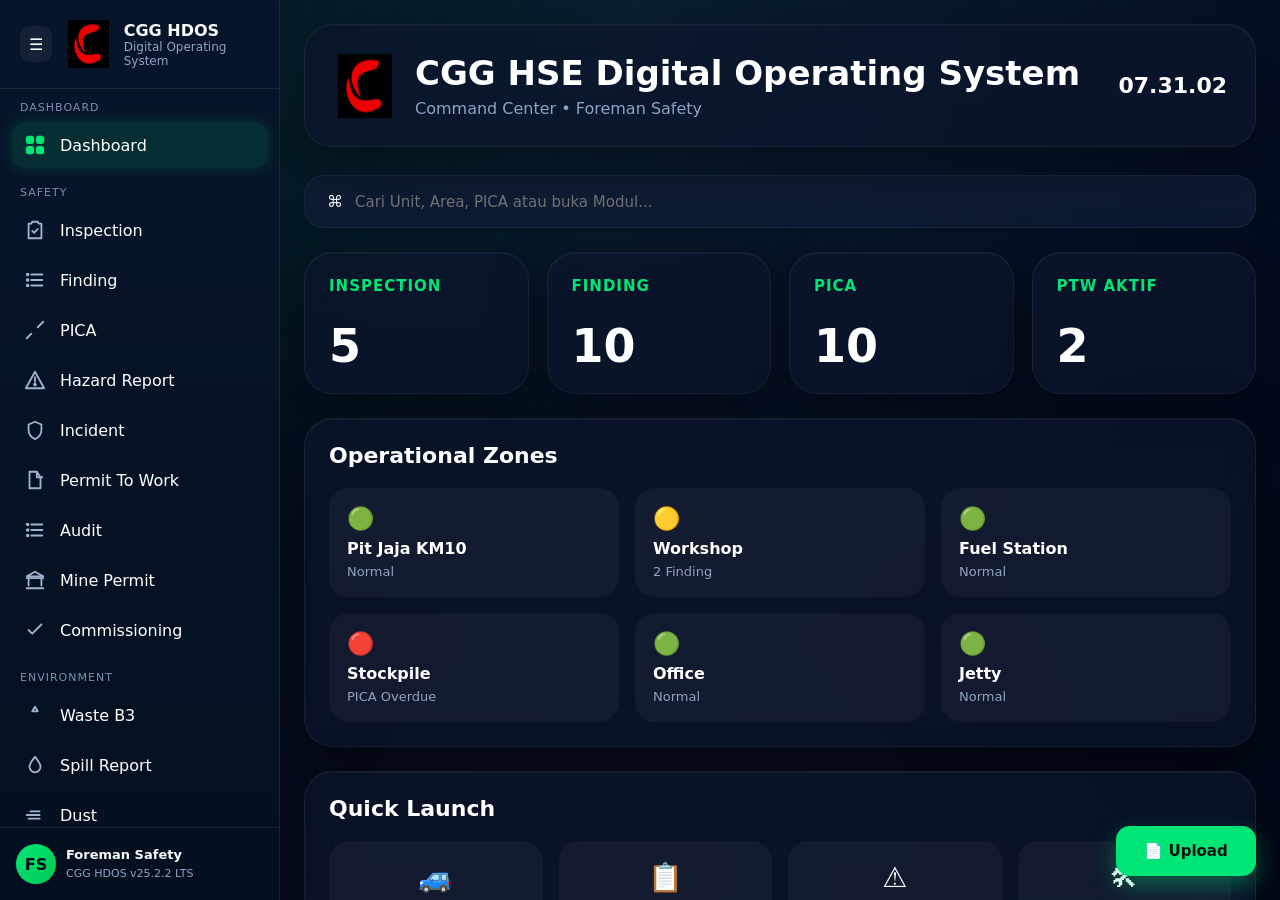
==== index.html @ b53ae126 "Refactor comments and script includes in index.html" ====
<!DOCTYPE html>
<html lang="id">
<head>

<meta charset="UTF-8">
<meta name="viewport" content="width=device-width, initial-scale=1">

<title>CGG HSE Digital Operating System</title>

<meta name="theme-color" content="#020817">

<link rel="manifest" href="manifest.json">
<link rel="icon" type="image/png" href="assets/Logo/logo-cgg.png">

<meta name="apple-mobile-web-app-capable" content="yes">
<meta name="apple-mobile-web-app-status-bar-style" content="black-translucent">
<meta name="apple-mobile-web-app-title" content="CGG HDOS">

<!-- CSS -->
<link rel="stylesheet" href="css/variables.css">
<link rel="stylesheet" href="css/tokens.css">
<link rel="stylesheet" href="css/base.css">
<link rel="stylesheet" href="css/design-system.css">
<link rel="stylesheet" href="css/components.css">
<link rel="stylesheet" href="css/workspace.css">
<link rel="stylesheet" href="css/widgets.css">
<link rel="stylesheet" href="css/window-manager.css">
<link rel="stylesheet" href="css/forms.css">
<link rel="stylesheet" href="css/desktop.css">
<link rel="stylesheet" href="css/mobile.css">
<link rel="stylesheet" href="css/animation.css">
<link rel="stylesheet" href="css/layout.css">
<link rel="stylesheet" href="css/mobile-sidebar.css">
<link rel="stylesheet" href="css/mobile-performance.css">

<style>

/* ==========================================
   Splash Screen
========================================== */

#splash-screen{

position:fixed;
inset:0;

display:flex;
flex-direction:column;
justify-content:center;
align-items:center;

background:
radial-gradient(circle at top,#0f3d2a 0%,#05080d 100%);

z-index:99999;

transition:opacity .45s ease,visibility .45s ease;

}

#splash-screen.fade-out{

opacity:0;
visibility:hidden;

}

.splash-logo{

width:120px;
height:120px;

object-fit:contain;

filter:drop-shadow(0 0 22px rgba(0,230,118,.35));

animation:pulse 2s infinite ease-in-out;

}

@keyframes pulse{

0%,100%{transform:scale(1);}
50%{transform:scale(1.06);}

}

.splash-title{

margin-top:20px;

font-size:24px;
font-weight:700;

color:#fff;

}

.splash-sub{

margin-top:8px;

font-size:14px;
color:#9fb7a9;

}

@media(max-width:768px){

.splash-logo{

width:92px;
height:92px;

}

.splash-title{

font-size:18px;

}

}

</style>

</head>

<body>

<!-- ==========================================
     Splash Screen
========================================== -->

<div id="splash-screen">

<img
src="assets/Logo/logo-cgg.png"
class="splash-logo"
alt="CGG Logo">

<div class="splash-title">

CGG HSE Digital Operating System

</div>

<div class="splash-sub">

Loading Command Center...

</div>

</div>

<!-- ==========================================
     Main Application
========================================== -->

<div id="app">

<aside id="sidebar"></aside>

<main>

<div id="router-view"></div>

<!-- Renderer Test (Build 23) -->

<div id="renderer-test" style="display:none;padding:20px;">

<h2>HDOS Dynamic Form Test</h2>

<div id="dynamic-form"></div>

</div>

</main>

</div>

<!-- ==========================================
     Core Engine
========================================== -->

<script src="js/api.js"></script>

<script src="js/layout-engine.js"></script>
<script src="js/widget-engine.js"></script>
<script src="js/window-manager.js"></script>

<script src="js/sidebar.js"></script>
<script src="js/command-center.js"></script>

<script src="js/dashboard-api.js"></script>
<script src="js/dashboard-live.js"></script>
<script src="js/dashboard.js"></script>

<script src="js/inspection.js"></script>
<script src="js/hazard.js"></script>

<script src="js/router.js"></script>
<script src="js/app.js"></script>

<script src="js/mobile-effects.js"></script>
<script src="js/mobile.js"></script>

<!-- ==========================================
     Offline & Data Engine
========================================== -->

<script src="js/offline/db.js"></script>
<script src="js/data/cache.js"></script>

<!-- Document Store (lokasi sesuai project saat ini) -->
<script src="assets/js/core/document-store.js"></script>

<script src="js/data/loader.js"></script>

<!-- ==========================================
     AI Engine
========================================== -->

<script src="js/ai/detector.js"></script>
<script src="js/ai/parser.js"></script>
<script src="js/ai/document-engine.js"></script>
<script src="js/ai/upload.js"></script>
<script src="js/ai/upload-center.js"></script>

<!-- ==========================================
     Renderer
========================================== -->

<script src="js/render/form-renderer.js"></script>

<!-- ==========================================
     Dynamic Data
========================================== -->

<script src="js/data/schema.js"></script>
<script src="js/data/signature.js"></script>
<script src="js/data/evolution.js"></script>
<script src="js/data/queue.js"></script>

<script src="js/core/module-engine.js"></script>

<!-- ==========================================
     Authentication
========================================== -->

<script src="js/auth/identity.js"></script>
<script src="js/auth/role.js"></script>

<!-- ==========================================
     Sync Engine
========================================== -->

<script src="js/data/sync.js"></script>

<!-- ==========================================
     HDOS Boot Sequence
     Build 23.1 Stable
========================================== -->

<script>

/* Splash */

document.addEventListener("DOMContentLoaded",()=>{

requestAnimationFrame(()=>{

document.getElementById("splash-screen")
?.classList.add("fade-out");

});

});

/* Service Worker */

if("serviceWorker" in navigator){

window.addEventListener("load",()=>{

navigator.serviceWorker
.register("./service-worker.js")
.then(reg=>console.log("✓ Service Worker aktif:",reg.scope))
.catch(err=>console.error("Service Worker gagal:",err));

});

}

/* Sync Engine */

window.addEventListener("load",()=>{

if(window.CGGSync?.start){

CGGSync.start();

}

});

/* Renderer Test */

window.addEventListener("load",async()=>{

if(location.hash!=="#renderer-test") return;

const panel=document.getElementById("renderer-test");

panel.style.display="block";

const data=await CGGLoader.schema("hazard");

CGGRenderer.mount("#dynamic-form",data.schema);

console.log("✓ Dynamic Renderer aktif.");

});

</script>

</body>
</html>
---- css/variables.css ----
/* ==========================================
   CGG HSE Digital Operating System
   Design Engine v10.1
   Global Design Tokens
   ========================================== */

:root{

/* ---------- Brand ---------- */

--brand-green:#00E676;
--brand-green-dark:#00C853;
--brand-blue:#3B82F6;
--brand-orange:#F59E0B;
--brand-red:#EF4444;

/* ---------- Background ---------- */

--bg-primary:#020617;
--bg-secondary:#0B1220;
--surface:#0F172A;
--surface-2:#162033;

/* ---------- Glass ---------- */

--glass:rgba(20,28,45,.72);
--glass-light:rgba(255,255,255,.05);
--glass-border:rgba(255,255,255,.08);

--blur-xl:24px;
--blur-lg:18px;
--blur-md:12px;

/* ---------- Text ---------- */

--text:#E5E7EB;
--text-secondary:#94A3B8;
--text-muted:#64748B;

/* ---------- Radius ---------- */

--radius-xs:10px;
--radius-sm:14px;
--radius-md:18px;
--radius-lg:24px;
--radius-xl:30px;
--radius-round:999px;

/* ---------- Shadow ---------- */

--shadow-soft:
0 10px 30px rgba(0,0,0,.25);

--shadow-glass:
0 20px 60px rgba(0,0,0,.35);

--shadow-hover:
0 28px 80px rgba(0,0,0,.45);

/* ---------- Animation ---------- */

--ease:cubic-bezier(.2,.8,.2,1);

--speed-fast:.16s;
--speed:.22s;
--speed-slow:.32s;

/* ---------- Layout ---------- */

--sidebar-width:84px;
--content-max:1480px;
--workspace-max:1220px;
--header-height:84px;

}

/* ==========================================
   Dark Theme Lock
   ========================================== */

html{

color-scheme:dark;

}

body{

background:var(--bg-primary);
color:var(--text);
font-family:
Inter,
"Segoe UI Variable",
system-ui,
sans-serif;

}

/* ==========================================
   Ambient Background
   ========================================== */

body::before{

content:"";

position:fixed;

inset:-30%;

pointer-events:none;

background:

radial-gradient(circle at 20% 20%,
rgba(0,230,118,.08),
transparent 35%),

radial-gradient(circle at 80% 10%,
rgba(59,130,246,.07),
transparent 35%),

radial-gradient(circle at 50% 80%,
rgba(255,255,255,.03),
transparent 45%);

filter:blur(80px);

z-index:-2;

animation:ambientFloat 18s ease-in-out infinite;

}

@keyframes ambientFloat{

0%{

transform:translate(0,0);

}

50%{

transform:translate(20px,-25px);

}

100%{

transform:translate(0,0);

}

}
---- css/tokens.css ----
:root{

/* ===========================
   CGG HSE Design System v1.0
   =========================== */

/* Background */
--bg:#020817;
--bg-elevated:#0B1220;
--surface:rgba(15,23,42,.65);
--surface-solid:#111827;
--surface-light:rgba(255,255,255,.04);

/* Glass */
--glass-blur:24px;
--glass-border:rgba(255,255,255,.08);

/* Accent */
--accent:#00E676;
--accent-soft:#33F08A;
--accent-glow:rgba(0,230,118,.35);

/* Status */
--success:#22C55E;
--warning:#F59E0B;
--danger:#EF4444;
--info:#3B82F6;

/* Text */
--text:#F8FAFC;
--text-secondary:#94A3B8;
--text-muted:#64748B;

/* Border */
--border:rgba(255,255,255,.08);
--border-strong:rgba(255,255,255,.15);

/* Radius */
--radius-xs:8px;
--radius-sm:12px;
--radius-md:18px;
--radius-lg:24px;
--radius-xl:32px;
--radius-full:999px;

/* Shadow */
--shadow-sm:0 4px 12px rgba(0,0,0,.18);
--shadow-md:0 12px 32px rgba(0,0,0,.28);
--shadow-lg:0 20px 48px rgba(0,0,0,.38);

/* Glow */
--glow-accent:0 0 30px rgba(0,230,118,.25);

/* Spacing */
--space-1:4px;
--space-2:8px;
--space-3:12px;
--space-4:16px;
--space-5:20px;
--space-6:24px;
--space-8:32px;
--space-10:40px;
--space-12:48px;
--space-16:64px;

/* Typography */
--font-main:"Inter",system-ui,sans-serif;

--fs-caption:13px;
--fs-body:16px;
--fs-subtitle:20px;
--fs-title:36px;
--fs-hero:64px;

/* Motion */
--ease:cubic-bezier(.22,1,.36,1);
--fast:160ms;
--normal:240ms;
--slow:320ms;

/* Sidebar */
--sidebar-width:96px;

/* Right Panel */
--right-panel-width:320px;

/* Header */
--header-height:84px;

/* Mobile */
--bottom-nav-height:82px;

}

/* Dark Theme Future Ready */
[data-theme="dark"]{
color-scheme:dark;
}

/* Light Theme Placeholder */
[data-theme="light"]{

}
---- css/base.css ----
/* =========================================
   CGG HSE Digital Ecosystem
   Base Foundation v1.0
   Ownership: Base Layer Only
   ========================================= */

/* Reset */

*,
*::before,
*::after{
box-sizing:border-box;
margin:0;
padding:0;
}

/* HTML */

html{
font-size:16px;
scroll-behavior:smooth;
-webkit-text-size-adjust:100%;
}

/* Body */

body{
min-height:100vh;
font-family:var(--font-main);
background:var(--bg);
color:var(--text);
text-rendering:optimizeLegibility;
-webkit-font-smoothing:antialiased;
-moz-osx-font-smoothing:grayscale;
overflow-x:hidden;
}

/* Media */

img,
picture,
svg,
video,
canvas{
display:block;
max-width:100%;
height:auto;
}

/* Form */

button,
input,
textarea,
select{
font:inherit;
color:inherit;
background:none;
border:none;
outline:none;
}

button{
cursor:pointer;
}

/* Link */

a{
color:inherit;
text-decoration:none;
}

/* List */

ul,
ol{
list-style:none;
}

/* Table */

table{
border-collapse:collapse;
border-spacing:0;
}

/* Selection */

::selection{
background:var(--accent);
color:#000;
}

/* Scrollbar (Firefox) */

*{
scrollbar-width:thin;
scrollbar-color:var(--accent) transparent;
}

/* Scrollbar (WebKit) */

::-webkit-scrollbar{
width:8px;
height:8px;
}

::-webkit-scrollbar-track{
background:transparent;
}

::-webkit-scrollbar-thumb{
background:rgba(255,255,255,.15);
border-radius:999px;
}

::-webkit-scrollbar-thumb:hover{
background:var(--accent);
}

/* Focus Accessibility */

:focus-visible{
outline:2px solid var(--accent);
outline-offset:3px;
border-radius:6px;
}

/* Motion Preference */

@media (prefers-reduced-motion:reduce){

*{
animation-duration:.01ms!important;
animation-iteration-count:1!important;
transition-duration:.01ms!important;
scroll-behavior:auto!important;
}

}

/* Utility */

.hidden{
display:none!important;
}

.invisible{
visibility:hidden!important;
}

.no-select{
user-select:none;
}

.no-scroll{
overflow:hidden;
}
---- css/design-system.css ----
/* ==========================================
   CGG Living Design System v1.0
   Foundation Freeze FF-00A
   ========================================== */

/* ---------- Root ---------- */

:root{

  --bg:#020817;
  --bg-secondary:#071426;
  --surface:rgba(255,255,255,.06);
  --surface-strong:rgba(255,255,255,.10);
  --border:rgba(255,255,255,.08);

  --primary:#00E676;
  --info:#3B82F6;
  --warning:#F59E0B;
  --high:#EA580C;
  --critical:#DC2626;

  --text:#F8FAFC;
  --text-secondary:#94A3B8;

  --radius-xs:10px;
  --radius-sm:14px;
  --radius-md:18px;
  --radius-lg:24px;
  --radius-xl:28px;

  --shadow-soft:0 10px 30px rgba(0,0,0,.30);
  --shadow-hover:0 18px 45px rgba(0,0,0,.45);

  --transition:.22s cubic-bezier(.22,1,.36,1);

}

/* ---------- Body ---------- */

body{

  background:
  radial-gradient(circle at top,#0a1d2f 0%,var(--bg) 60%),
  var(--bg);

  color:var(--text);

}

/* ---------- Glass Card ---------- */

.glass{

  background:var(--surface);

  backdrop-filter:blur(22px);
  -webkit-backdrop-filter:blur(22px);

  border:1px solid var(--border);

  border-radius:var(--radius-lg);

  box-shadow:var(--shadow-soft);

  transition:all var(--transition);

}

.glass:hover{

  transform:translateY(-3px);

  box-shadow:var(--shadow-hover);

}

/* ---------- Hero ---------- */

.hero-card{

  background:
  linear-gradient(145deg,
  rgba(255,255,255,.10),
  rgba(255,255,255,.04));

  border-radius:32px;

  padding:30px;

  border:1px solid rgba(255,255,255,.10);

  overflow:hidden;

  position:relative;

}

.hero-card::before{

  content:"";

  position:absolute;

  width:220px;
  height:220px;

  right:-90px;
  top:-90px;

  border-radius:50%;

  background:rgba(0,230,118,.10);

  filter:blur(60px);

}

/* ---------- KPI ---------- */

.kpi-card{

  background:var(--surface);

  border-radius:22px;

  border:1px solid var(--border);

  padding:22px;

  transition:all var(--transition);

  position:relative;

  overflow:hidden;

}

.kpi-card::after{

  content:"";

  position:absolute;

  left:0;
  right:0;
  bottom:0;

  height:3px;

  background:linear-gradient(90deg,
  transparent,
  var(--primary),
  transparent);

  opacity:0;

  transition:opacity var(--transition);

}

.kpi-card:hover{

  transform:translateY(-4px);

}

.kpi-card:hover::after{

  opacity:1;

}

.kpi-label{

  display:block;

  color:var(--text-secondary);

  font-size:13px;

}

.kpi-value{

  display:block;

  margin-top:10px;

  font-size:34px;

  font-weight:700;

}

/* ---------- Badge ---------- */

.badge{

  display:inline-flex;

  align-items:center;

  gap:6px;

  padding:6px 12px;

  border-radius:999px;

  font-size:12px;

  font-weight:600;

}

.badge-success{

  background:rgba(0,230,118,.15);

  color:var(--primary);

}

.badge-info{

  background:rgba(59,130,246,.15);

  color:var(--info);

}

/* ---------- Button ---------- */

.btn-primary{

  background:linear-gradient(135deg,
  var(--primary),
  #00C853);

  color:#00120A;

  border:none;

  border-radius:18px;

  padding:14px 22px;

  font-weight:700;

  cursor:pointer;

  transition:all var(--transition);

}

.btn-primary:hover{

  transform:translateY(-2px);

}

.btn-outline{

  background:rgba(255,255,255,.05);

  border:1px solid rgba(255,255,255,.12);

  color:var(--text);

  border-radius:16px;

  padding:12px 18px;

  cursor:pointer;

  transition:all var(--transition);

}

.btn-outline:hover{

  background:rgba(255,255,255,.10);

}

/* ---------- Form ---------- */

.form-group{

  display:flex;

  flex-direction:column;

  gap:8px;

}

.form-group label{

  font-size:13px;

  color:var(--text-secondary);

}

.form-group input,
.form-group select,
.form-group textarea{

  background:rgba(255,255,255,.05);

  border:1px solid rgba(255,255,255,.08);

  border-radius:16px;

  color:var(--text);

  padding:14px;

  transition:all var(--transition);

}

.form-group input:focus,
.form-group select:focus,
.form-group textarea:focus{

  outline:none;

  border-color:var(--primary);

  box-shadow:0 0 0 4px rgba(0,230,118,.10);

}

/* ---------- Finding Card ---------- */

.finding-card{

  background:rgba(255,255,255,.05);

  border:1px solid rgba(255,255,255,.08);

  border-radius:24px;

  padding:22px;

  margin-bottom:18px;

  transition:all var(--transition);

}

.finding-card:hover{

  transform:translateY(-3px);

}

/* ---------- Status Ring ---------- */

.status-ring{

  width:12px;
  height:12px;

  border-radius:50%;

  background:var(--primary);

  box-shadow:0 0 12px rgba(0,230,118,.6);

}

/* ---------- Scrollbar ---------- */

::-webkit-scrollbar{

  width:8px;

}

::-webkit-scrollbar-thumb{

  background:rgba(255,255,255,.12);

  border-radius:999px;

}
---- css/components.css ----
/* =========================================
   CGG HSE Digital Ecosystem
   Component System v1.0
   Ownership: Components Only
   ========================================= */

/* ---------- Hero Card ---------- */

.hero-card{
background:linear-gradient(135deg,rgba(255,255,255,.05),rgba(255,255,255,.02));
backdrop-filter:blur(var(--glass-blur));
border:1px solid var(--border);
border-radius:var(--radius-xl);
padding:var(--space-8);
box-shadow:var(--shadow-md);
}

.hero-title{
font-size:var(--fs-title);
font-weight:700;
}

.hero-number{
font-size:var(--fs-hero);
font-weight:800;
line-height:1;
}

.hero-subtitle{
color:var(--text-secondary);
margin-top:var(--space-2);
}

/* ---------- KPI Card ---------- */

.kpi-card{
background:var(--surface);
backdrop-filter:blur(var(--glass-blur));
border:1px solid var(--border);
border-radius:var(--radius-lg);
padding:var(--space-6);
display:flex;
flex-direction:column;
gap:var(--space-3);
transition:all var(--normal) var(--ease);
}

.kpi-card:hover{
transform:translateY(-4px);
box-shadow:var(--shadow-lg);
}

.kpi-label{
font-size:var(--fs-caption);
color:var(--text-secondary);
text-transform:uppercase;
letter-spacing:.08em;
}

.kpi-value{
font-size:42px;
font-weight:800;
}

/* ---------- Button ---------- */

.btn{
display:inline-flex;
align-items:center;
justify-content:center;
gap:var(--space-2);
padding:12px 18px;
border-radius:var(--radius-full);
font-weight:600;
transition:all var(--normal) var(--ease);
cursor:pointer;
min-height:44px;
}

.btn-primary{
background:var(--accent);
color:#00150a;
}

.btn-primary:hover{
box-shadow:var(--glow-accent);
transform:translateY(-2px);
}

.btn-secondary{
background:var(--surface);
border:1px solid var(--border);
color:var(--text);
}

.btn-secondary:hover{
border-color:var(--accent);
}

/* ---------- Badge ---------- */

.badge{
display:inline-flex;
align-items:center;
padding:6px 12px;
border-radius:999px;
font-size:12px;
font-weight:600;
}

.badge-success{
background:rgba(34,197,94,.15);
color:var(--success);
}

.badge-warning{
background:rgba(245,158,11,.15);
color:var(--warning);
}

.badge-danger{
background:rgba(239,68,68,.15);
color:var(--danger);
}

.badge-info{
background:rgba(59,130,246,.15);
color:var(--info);
}

/* ---------- Section ---------- */

.section-header{
display:flex;
justify-content:space-between;
align-items:center;
margin-bottom:var(--space-5);
}

.section-title{
font-size:22px;
font-weight:700;
}

/* ---------- Search ---------- */

.search-box{
display:flex;
align-items:center;
gap:var(--space-3);
background:var(--surface);
border:1px solid var(--border);
border-radius:var(--radius-full);
padding:12px 18px;
}

.search-box input{
width:100%;
}

/* ---------- Form ---------- */

.form-group{
display:flex;
flex-direction:column;
gap:8px;
margin-bottom:var(--space-5);
}

.form-label{
font-size:14px;
font-weight:600;
color:var(--text-secondary);
}

.form-input,
.form-select,
.form-textarea{
background:var(--surface);
border:1px solid var(--border);
border-radius:var(--radius-md);
padding:14px 16px;
transition:all var(--normal) var(--ease);
}

.form-input:focus,
.form-select:focus,
.form-textarea:focus{
border-color:var(--accent);
box-shadow:0 0 0 4px rgba(0,230,118,.12);
}

/* ---------- Modal ---------- */

.modal-backdrop{
position:fixed;
inset:0;
background:rgba(0,0,0,.55);
backdrop-filter:blur(8px);
display:flex;
align-items:center;
justify-content:center;
z-index:2000;
}

.modal{
background:var(--surface-solid);
border:1px solid var(--border);
border-radius:var(--radius-xl);
padding:var(--space-8);
width:min(560px,92vw);
box-shadow:var(--shadow-lg);
}

/* ---------- Toast ---------- */

.toast{
position:fixed;
bottom:24px;
right:24px;
background:var(--surface-solid);
border:1px solid var(--border);
border-radius:var(--radius-lg);
padding:16px 18px;
box-shadow:var(--shadow-lg);
z-index:3000;
}

/* ---------- Empty State ---------- */

.empty-state{
display:flex;
flex-direction:column;
align-items:center;
justify-content:center;
gap:var(--space-4);
padding:64px 24px;
text-align:center;
}

.empty-state h3{
font-size:22px;
}

.empty-state p{
color:var(--text-secondary);
max-width:360px;
}

/* ---------- Mobile ---------- */

@media (max-width:768px){

.hero-card{
padding:var(--space-5);
}

.hero-number{
font-size:44px;
}

.kpi-value{
font-size:32px;
}

.modal{
padding:var(--space-5);
}

.toast{
left:12px;
right:12px;
bottom:100px;
}

}
/* KPI Card */

.kpi-card{

background:#111827;

border:1px solid #1f2937;

border-radius:20px;

padding:20px;

display:flex;

flex-direction:column;

gap:8px;

}

.kpi-card h3{

margin:0;

font-size:14px;

color:#9ca3af;

}

.kpi-card span{

font-size:36px;

font-weight:700;

color:#00E676;

}
/* ==========================================
   FF-01A
   Enterprise Modal Infrastructure
   CGG HSE v8.0
   ========================================== */

/* ---------- Backdrop ---------- */

.enterprise-backdrop{

    position:fixed;

    inset:0;

    background:rgba(3,7,18,.55);

    backdrop-filter:blur(16px);

    opacity:0;

    visibility:hidden;

    transition:.25s cubic-bezier(.22,1,.36,1);

    z-index:9990;

}

/* ---------- Active ---------- */

.enterprise-backdrop.show{

    opacity:1;

    visibility:visible;

}

/* ---------- Modal ---------- */

.enterprise-modal{

    position:fixed;

    left:50%;

    top:50%;

    transform:translate(-50%,120%);

    width:min(1180px,92vw);

    height:min(88vh,940px);

    display:flex;

    flex-direction:column;

    border-radius:30px;

    overflow:hidden;

    background:
    linear-gradient(180deg,
    rgba(22,31,50,.98),
    rgba(16,24,40,.98));

    border:1px solid rgba(255,255,255,.08);

    box-shadow:
      0 45px 120px rgba(0,0,0,.55);

    transition:
      transform .38s cubic-bezier(.22,1,.36,1);

    z-index:9991;

}

/* ---------- Active ---------- */

.enterprise-modal.show{

    transform:translate(-50%,-50%);

}

/* ---------- Header ---------- */

.enterprise-modal-header{

    display:flex;

    justify-content:space-between;

    align-items:center;

    padding:18px 24px;

    border-bottom:1px solid rgba(255,255,255,.08);

    background:rgba(255,255,255,.02);

    backdrop-filter:blur(18px);

}

/* ---------- Drag Handle ---------- */

.enterprise-handle{

    width:54px;

    height:5px;

    border-radius:999px;

    background:rgba(255,255,255,.22);

    margin:auto;

}

/* ---------- Title ---------- */

.enterprise-title{

    display:flex;

    flex-direction:column;

    gap:4px;

}

/* ---------- Body ---------- */

.enterprise-modal-body{

    flex:1;

    overflow:auto;

    padding:24px;

}

/* ---------- Footer ---------- */

.enterprise-modal-footer{

    display:flex;

    justify-content:flex-end;

    gap:12px;

    padding:18px 24px;

    border-top:1px solid rgba(255,255,255,.08);

    background:rgba(255,255,255,.02);

    backdrop-filter:blur(18px);

}

/* ---------- Close ---------- */

.enterprise-close{

    width:42px;

    height:42px;

    border-radius:50%;

    border:none;

    cursor:pointer;

    background:rgba(255,255,255,.06);

    color:white;

    transition:.22s;

}

.enterprise-close:hover{

    transform:rotate(90deg);

    background:rgba(239,68,68,.18);

}

/* ---------- Scroll ---------- */

.enterprise-modal-body::-webkit-scrollbar{

    width:10px;

}

.enterprise-modal-body::-webkit-scrollbar-thumb{

    background:rgba(255,255,255,.12);

    border-radius:999px;

}

/* ---------- Mobile ---------- */

@media(max-width:768px){

.enterprise-modal{

    width:100vw;

    height:100vh;

    border-radius:26px 26px 0 0;

    left:50%;

    top:auto;

    bottom:0;

    transform:translate(-50%,100%);

}

.enterprise-modal.show{

    transform:translate(-50%,0);

}

.enterprise-modal-body{

    padding:18px;

}

}
/* ==========================================
   FF-02
   Context Ribbon
   CGG Enterprise
   ========================================== */

.context-ribbon{

    display:flex;

    align-items:center;

    gap:10px;

    flex-wrap:wrap;

    padding:10px 14px;

    border-radius:18px;

    background:rgba(255,255,255,.03);

    border:1px solid rgba(255,255,255,.06);

    margin-bottom:18px;

}

.context-pill{

    display:flex;

    align-items:center;

    gap:6px;

    padding:7px 12px;

    border-radius:999px;

    font-size:12px;

    font-weight:600;

    color:#fff;

    background:rgba(255,255,255,.05);

    transition:.2s;

}

.context-pill.online{

    color:#00E676;

    background:rgba(0,230,118,.10);

}

.context-pill.gps{

    color:#4FC3F7;

}

.context-pill.sync{

    color:#FFD54F;

}

.context-pill.time{

    color:#C4B5FD;

}

.context-pill:hover{

    transform:translateY(-1px);

}
/* ==========================================
   CGG HDOS v10.1.1
   Enterprise Component Library
   APPEND ONLY
   ========================================== */

/* ---------- Glass Card ---------- */

.glass-card{

    background:var(--glass);

    backdrop-filter:blur(var(--blur-xl));

    border:1px solid var(--glass-border);

    border-radius:var(--radius-xl);

    box-shadow:var(--shadow-glass);

    transition:
        transform var(--speed) var(--ease),
        box-shadow var(--speed) var(--ease),
        border-color var(--speed) var(--ease);

}

.glass-card:hover{

    transform:translateY(-4px);

    box-shadow:var(--shadow-hover);

    border-color:rgba(255,255,255,.14);

}

/* ---------- Executive Card ---------- */

.executive-card{

    position:relative;

    overflow:hidden;

}

.executive-card::before{

    content:"";

    position:absolute;

    inset:0;

    background:
      linear-gradient(
        135deg,
        rgba(0,230,118,.08),
        rgba(59,130,246,.05),
        transparent);

    pointer-events:none;

}

/* ---------- KPI Card ---------- */

.kpi-card{

    position:relative;

    overflow:hidden;

    padding:22px;

    min-height:140px;

}

.kpi-card::after{

    content:"";

    position:absolute;

    width:120px;

    height:120px;

    right:-30px;

    top:-30px;

    border-radius:50%;

    background:
      radial-gradient(circle,
      rgba(255,255,255,.10),
      transparent);

}

.kpi-label{

    font-size:13px;

    color:var(--text-secondary);

    margin-bottom:10px;

}

.kpi-value{

    font-size:34px;

    font-weight:700;

    line-height:1;

}

.kpi-trend{

    display:inline-flex;

    align-items:center;

    gap:6px;

    margin-top:14px;

    padding:6px 12px;

    border-radius:999px;

    font-size:12px;

    background:rgba(255,255,255,.05);

}

/* ---------- Workspace Card ---------- */

.workspace-card{

    padding:24px;

    cursor:pointer;

    transition:
        transform var(--speed) var(--ease),
        background var(--speed) var(--ease);

}

.workspace-card:hover{

    transform:translateY(-5px) scale(1.01);

}

.workspace-icon{

    width:56px;

    height:56px;

    display:grid;

    place-items:center;

    border-radius:18px;

    background:rgba(255,255,255,.06);

    margin-bottom:18px;

}

/* ---------- Status Badge ---------- */

.status-badge{

    display:inline-flex;

    align-items:center;

    gap:6px;

    padding:8px 14px;

    border-radius:999px;

    font-size:12px;

    font-weight:600;

}

.status-open{

    background:rgba(59,130,246,.15);

    color:#60A5FA;

}

.status-progress{

    background:rgba(245,158,11,.15);

    color:#FBBF24;

}

.status-overdue{

    background:rgba(239,68,68,.15);

    color:#F87171;

}

.status-closed{

    background:rgba(0,230,118,.15);

    color:#4ADE80;

}

/* ---------- Timeline ---------- */

.timeline-card{

    padding:24px;

}

.timeline-item{

    display:flex;

    gap:16px;

    padding:16px 0;

    border-bottom:1px solid rgba(255,255,255,.05);

}

.timeline-dot{

    width:12px;

    height:12px;

    border-radius:50%;

    background:var(--brand-green);

    margin-top:7px;

    box-shadow:0 0 12px rgba(0,230,118,.45);

}

/* ---------- Notification ---------- */

.notification-card{

    display:flex;

    gap:14px;

    align-items:flex-start;

    padding:18px;

    border-radius:18px;

    background:rgba(255,255,255,.03);

    border:1px solid rgba(255,255,255,.06);

    transition:all var(--speed) var(--ease);

}

.notification-card:hover{

    background:rgba(255,255,255,.05);

}

/* ---------- Contractor Card ---------- */

.contractor-card{

    position:relative;

    padding:22px;

}

.contractor-card::before{

    content:"";

    position:absolute;

    left:0;

    top:18px;

    bottom:18px;

    width:5px;

    border-radius:999px;

    background:var(--brand-green);

}

/* ---------- Health Card ---------- */

.health-card{

    display:flex;

    justify-content:space-between;

    align-items:center;

    padding:18px 22px;

}

/* ---------- Mobile ---------- */

@media(max-width:768px){

.kpi-card{

    min-height:118px;

    padding:18px;

}

.kpi-value{

    font-size:28px;

}

.workspace-card{

    padding:18px;

}

.workspace-icon{

    width:48px;

    height:48px;

}

}
/* ==========================================
   HDOS Upload Center
   Build 26.2
   ========================================== */

.hdos-dropzone{

margin-top:16px;
padding:36px;
border:2px dashed rgba(0,230,118,.35);
border-radius:20px;
text-align:center;
cursor:pointer;
transition:.25s;
background:rgba(255,255,255,.02);

}

.hdos-dropzone:hover{

background:rgba(0,230,118,.05);

}

.hdos-dropzone.drag{

border-color:#00E676;
background:rgba(0,230,118,.08);

}

.hdos-job{

display:flex;
justify-content:space-between;
align-items:center;

margin-top:12px;
padding:14px;
border-radius:14px;

background:rgba(255,255,255,.04);

}

.hdos-job .badge{

padding:6px 12px;
border-radius:999px;

background:#00E676;
color:#00130A;
font-weight:700;

}
---- css/workspace.css ----
/* ==========================================
   CGG HDOS Workspace Engine
   Full Replacement
   Build 8 Stable
   ========================================== */

:root{
    --workspace-gap:24px;
    --workspace-radius:24px;
}

/* Workspace utama */

.workspace{
    position:relative;

    width:100%;
    min-width:0;

    min-height:100%;

    display:flex;
    flex-direction:column;

    gap:var(--workspace-gap);

    margin:0;
    padding:0;

    overflow:visible;

    transform:none;
}

/* Area konten */

.workspace-content{
    position:relative;

    width:100%;
    min-width:0;

    display:flex;
    flex-direction:column;

    gap:24px;
}

.content{
    width:100%;
    min-width:0;

    display:block;

    transform:none;
}

/* Card */

.glass-card{
    width:100%;
}

/* Section */

.section-card{
    position:relative;

    width:100%;
    min-width:0;

    border-radius:var(--workspace-radius);
}

/* Grid Dashboard */

.dashboard-grid{
    display:grid;

    grid-template-columns:repeat(auto-fit,minmax(220px,1fr));

    gap:20px;

    width:100%;
}

/* Grid Zone */

.zone-grid{
    display:grid;

    grid-template-columns:repeat(auto-fit,minmax(220px,1fr));

    gap:18px;

    width:100%;
}

/* Quick Launch */

.launch-grid{
    display:grid;

    grid-template-columns:repeat(auto-fit,minmax(140px,1fr));

    gap:18px;

    width:100%;
}

/* Dashboard bawah */

.dashboard-two{
    display:grid;

    grid-template-columns:2fr 1fr;

    gap:20px;

    width:100%;
}

/* Tablet */

@media(max-width:1024px){

.dashboard-two{

grid-template-columns:1fr;

}

}

/* Mobile */

@media(max-width:768px){

.workspace{

gap:18px;

}

.dashboard-grid{

grid-template-columns:repeat(2,minmax(140px,1fr));

}

.zone-grid{

grid-template-columns:repeat(2,minmax(140px,1fr));

}

.launch-grid{

grid-template-columns:repeat(3,minmax(90px,1fr));

}

}

/* HP kecil */

@media(max-width:480px){

.dashboard-grid{

grid-template-columns:repeat(2,minmax(120px,1fr));

}

.zone-grid{

grid-template-columns:1fr;

}

.launch-grid{

grid-template-columns:repeat(2,minmax(120px,1fr));

}

}
---- css/widgets.css ----
/* ==========================================
   CGG HDOS Widget Engine
   Build #003
   ========================================== */

.dashboard-grid{

display:grid;

gap:22px;

grid-template-columns:repeat(12,1fr);

}

.widget{

position:relative;

background:rgba(15,23,42,.78);

backdrop-filter:blur(22px);

border:1px solid rgba(255,255,255,.08);

border-radius:26px;

padding:22px;

box-shadow:
0 18px 60px rgba(0,0,0,.35);

overflow:hidden;

transition:
transform .22s cubic-bezier(.2,.8,.2,1),
box-shadow .22s cubic-bezier(.2,.8,.2,1);

}

.widget:hover{

transform:translateY(-4px);

box-shadow:
0 26px 80px rgba(0,0,0,.45);

}

.widget::before{

content:"";

position:absolute;

inset:0;

background:
linear-gradient(
135deg,
rgba(255,255,255,.04),
transparent);

pointer-events:none;

}

.widget-title{

font-size:15px;

font-weight:600;

margin-bottom:16px;

color:#E5E7EB;

}

.widget-subtitle{

font-size:13px;

color:#94A3B8;

}

.span-3{

grid-column:span 3;

}

.span-4{

grid-column:span 4;

}

.span-6{

grid-column:span 6;

}

.span-8{

grid-column:span 8;

}

.span-12{

grid-column:span 12;

}

.widget-header{

display:flex;

justify-content:space-between;

align-items:center;

margin-bottom:18px;

}

.widget-icon{

width:42px;

height:42px;

display:grid;

place-items:center;

border-radius:14px;

background:rgba(255,255,255,.05);

}

.widget-number{

font-size:34px;

font-weight:700;

}

.widget-chip{

padding:7px 12px;

border-radius:999px;

font-size:12px;

background:rgba(255,255,255,.05);

color:#94A3B8;

}

@media(max-width:900px){

.dashboard-grid{

grid-template-columns:repeat(6,1fr);

}

.span-3{

grid-column:span 3;

}

.span-4{

grid-column:span 6;

}

.span-6{

grid-column:span 6;

}

.span-8{

grid-column:span 6;

}

}

@media(max-width:768px){

.dashboard-grid{

grid-template-columns:1fr;

}

.span-3,
.span-4,
.span-6,
.span-8,
.span-12{

grid-column:span 1;

}

.widget{

border-radius:24px;

}

}
---- css/window-manager.css ----
/* ==========================================
   CGG HDOS Window Manager
   Full Replacement
   Build 8 Stable
   ========================================== */

:root{

--window-radius:28px;

}

/* Layer Window */

.window-layer{

position:fixed;

inset:0;

pointer-events:none;

z-index:9000;

}

/* Window */

.window{

position:absolute;

pointer-events:auto;

display:flex;
flex-direction:column;

background:rgba(10,20,40,.88);

backdrop-filter:blur(28px);

border:1px solid rgba(255,255,255,.06);

border-radius:var(--window-radius);

box-shadow:

0 30px 80px rgba(0,0,0,.45),
inset 0 1px rgba(255,255,255,.05);

overflow:hidden;

}

/* Header */

.window-header{

display:flex;

align-items:center;
justify-content:space-between;

padding:18px 22px;

border-bottom:1px solid rgba(255,255,255,.06);

background:rgba(255,255,255,.02);

}

.window-title{

font-size:18px;
font-weight:700;
color:#fff;

}

/* Tombol */

.window-actions{

display:flex;

gap:10px;

}

.window-btn{

width:14px;
height:14px;

border-radius:50%;

cursor:pointer;

}

.window-btn.close{
background:#ff5f57;
}

.window-btn.minimize{
background:#febc2e;
}

.window-btn.maximize{
background:#28c840;
}

/* Body */

.window-body{

flex:1;

padding:24px;

overflow:auto;

}

/* Fullscreen */

.window.fullscreen{

position:fixed;

inset:18px;

width:auto;
height:auto;

border-radius:30px;

}

/* Modal */

.modal-overlay{

position:fixed;

inset:0;

display:flex;

align-items:center;
justify-content:center;

padding:28px;

background:rgba(0,0,0,.45);

backdrop-filter:blur(12px);

pointer-events:auto;

z-index:9500;

}

.modal{

width:min(1100px,100%);

max-height:92vh;

display:flex;
flex-direction:column;

background:rgba(12,24,46,.95);

border-radius:30px;

overflow:hidden;

box-shadow:0 40px 100px rgba(0,0,0,.5);

}

/* Header Modal */

.modal-header{

display:flex;

align-items:center;
justify-content:space-between;

padding:20px 24px;

border-bottom:1px solid rgba(255,255,255,.06);

}

.modal-title{

font-size:20px;
font-weight:700;
color:white;

}

.modal-close{

background:none;

border:none;

color:white;

font-size:28px;

cursor:pointer;

line-height:1;

}

/* Body Modal */

.modal-body{

padding:24px;

overflow:auto;

}

/* Footer Modal */

.modal-footer{

display:flex;

justify-content:flex-end;

gap:14px;

padding:20px 24px;

border-top:1px solid rgba(255,255,255,.06);

}

/* Animasi */

.window,
.modal{

animation:windowIn .25s ease;

}

@keyframes windowIn{

from{

opacity:0;
transform:scale(.96) translateY(12px);

}

to{

opacity:1;
transform:none;

}

}

/* Mobile */

@media(max-width:768px){

.window.fullscreen{

inset:0;
border-radius:0;

}

.modal-overlay{

padding:0;

}

.modal{

width:100%;
height:100%;

max-height:none;

border-radius:0;

}

.window-body,
.modal-body{

padding:18px;

}

}
---- css/forms.css ----
/* ==========================================
   CGG HSE Digital Ecosystem
   Forms System v1.0
   Reusable Form UI
   ========================================== */

/* ---------- Form Container ---------- */

.inspection-form{
    padding:28px;
}

/* ---------- Grid ---------- */

.form-grid{
    display:grid;
    grid-template-columns:repeat(2,minmax(260px,1fr));
    gap:22px;
    margin-bottom:6px;
}

/* ---------- Group ---------- */

.form-group{
    display:flex;
    flex-direction:column;
    gap:8px;
}

.form-group.full{
    grid-column:1/-1;
}

/* ---------- Label ---------- */

.form-group label{
    font-size:13px;
    font-weight:600;
    color:var(--text-secondary);
    letter-spacing:.4px;
}

/* ---------- Input ---------- */

.form-group input,
.form-group select,
.form-group textarea{

    width:100%;

    background:rgba(255,255,255,.04);

    border:1px solid rgba(255,255,255,.08);

    color:var(--text);

    border-radius:14px;

    font-size:15px;

    transition:.25s ease;

    font-family:inherit;

}

/* ---------- Height ---------- */

.form-group input,
.form-group select{
    height:50px;
    padding:0 16px;
}

.form-group textarea{
    min-height:110px;
    padding:14px 16px;
    resize:vertical;
}

/* ---------- Focus ---------- */

.form-group input:focus,
.form-group select:focus,
.form-group textarea:focus{

    outline:none;

    border-color:var(--accent);

    box-shadow:0 0 0 3px rgba(0,230,118,.15);

}

/* ---------- Placeholder ---------- */

.form-group input::placeholder,
.form-group textarea::placeholder{
    color:rgba(255,255,255,.35);
}

/* ---------- Divider ---------- */

.section-divider{

    border:none;

    height:1px;

    background:rgba(255,255,255,.08);

    margin:30px 0;

}

/* ==========================================
   Finding Section
   ========================================== */

.finding-header{

    display:flex;

    justify-content:space-between;

    align-items:center;

    gap:16px;

    margin-bottom:18px;

}

.finding-header h3{

    margin:0;

    font-size:18px;

    color:var(--text);

}

.finding-list{

    display:flex;

    flex-direction:column;

    gap:18px;

    margin-bottom:24px;

}

/* ---------- Finding Card ---------- */

.finding-card{

    background:rgba(255,255,255,.03);

    border:1px solid rgba(0,230,118,.12);

    border-radius:18px;

    padding:22px;

    transition:.25s ease;

}

.finding-card:hover{

    border-color:rgba(0,230,118,.35);

    box-shadow:0 12px 30px rgba(0,0,0,.25);

}

/* ---------- Finding Header ---------- */

.finding-card-header{

    display:flex;

    justify-content:space-between;

    align-items:center;

    margin-bottom:18px;

}

.finding-card-header h4{

    margin:0;

    font-size:17px;

    color:var(--text);

}

/* ---------- Finding Grid ---------- */

.finding-grid{

    display:grid;

    grid-template-columns:1fr 1fr;

    gap:20px;

}

.finding-grid .full{

    grid-column:1/-1;

}

/* ==========================================
   Buttons
   ========================================== */

.btn-primary{

    width:100%;

    height:54px;

    border:none;

    border-radius:16px;

    background:linear-gradient(135deg,#00E676,#00C853);

    color:#00150a;

    font-weight:700;

    font-size:15px;

    cursor:pointer;

    transition:.25s ease;

}

.btn-primary:hover{

    transform:translateY(-2px);

    box-shadow:0 10px 28px rgba(0,230,118,.35);

}

.btn-outline{

    height:42px;

    padding:0 18px;

    border-radius:12px;

    border:1px solid rgba(0,230,118,.25);

    background:transparent;

    color:var(--accent);

    cursor:pointer;

    font-weight:600;

    transition:.2s ease;

}

.btn-outline:hover{

    background:rgba(0,230,118,.08);

    border-color:rgba(0,230,118,.45);

}

.remove-btn{

    background:rgba(255,71,87,.08);

    color:#ff6b6b;

    border:1px solid rgba(255,71,87,.22);

    border-radius:10px;

    padding:8px 14px;

    cursor:pointer;

    transition:.2s ease;

}

.remove-btn:hover{

    background:rgba(255,71,87,.18);

}

/* ==========================================
   Select Arrow
   ========================================== */

select{

    appearance:none;

    background-image:url("data:image/svg+xml,%3Csvg xmlns='http://www.w3.org/2000/svg' width='20' height='20' viewBox='0 0 24 24' fill='none' stroke='%23ffffff' stroke-width='2'%3E%3Cpolyline points='6 9 12 15 18 9'/%3E%3C/svg%3E");

    background-repeat:no-repeat;

    background-position:right 16px center;

    padding-right:44px;

}

/* ==========================================
   Date Picker
   ========================================== */

input[type="date"]{

    color-scheme:dark;

}

/* ==========================================
   Mobile
   ========================================== */

@media(max-width:768px){

    .inspection-form{

        padding:18px;

    }

    .form-grid{

        grid-template-columns:1fr;

        gap:18px;

    }

    .finding-grid{

        grid-template-columns:1fr;

    }

    .finding-header{

        flex-direction:column;

        align-items:stretch;

    }

    .btn-outline{

        width:100%;

    }

}
/* ==========================================
   FF-00B-1
   Premium Inspection Card
   Aman - Tidak mengubah JS
   ========================================== */

/* ---------- Container ---------- */

.inspection-form{

    padding:28px;

    border-radius:28px;

}

/* ---------- Divider ---------- */

.section-divider{

    border:none;

    border-top:1px solid rgba(255,255,255,.08);

    margin:30px 0;

}

/* ---------- Header Daftar Temuan ---------- */

.finding-header{

    display:flex;

    justify-content:space-between;

    align-items:center;

    margin-bottom:18px;

}

.finding-header h3{

    font-size:22px;

    font-weight:700;

}

/* ---------- Tombol Tambah ---------- */

.finding-header .btn-outline{

    padding:12px 20px;

    border-radius:999px;

    backdrop-filter:blur(18px);

    transition:.22s;

}

.finding-header .btn-outline:hover{

    transform:translateY(-2px);

    border-color:rgba(0,230,118,.35);

}

/* ---------- Finding Card ---------- */

.finding-card{

    position:relative;

    overflow:hidden;

    padding:22px;

    margin-bottom:22px;

    border-radius:26px;

    border:1px solid rgba(0,230,118,.18);

    background:
    linear-gradient(180deg,
    rgba(255,255,255,.06),
    rgba(255,255,255,.03));

    transition:all .25s ease;

}

.finding-card:hover{

    transform:translateY(-4px);

    border-color:rgba(0,230,118,.40);

    box-shadow:
    0 18px 45px rgba(0,0,0,.35);

}

/* ---------- Glow ---------- */

.finding-card::before{

    content:"";

    position:absolute;

    width:180px;

    height:180px;

    right:-70px;

    top:-70px;

    border-radius:50%;

    background:rgba(0,230,118,.08);

    filter:blur(55px);

}

/* ---------- Header ---------- */

.finding-card-header{

    display:flex;

    justify-content:space-between;

    align-items:center;

    margin-bottom:18px;

}

.finding-card-header h4{

    font-size:20px;

    font-weight:700;

}

/* ---------- Tombol Hapus ---------- */

.remove-btn{

    padding:8px 16px;

    border-radius:999px;

    border:1px solid rgba(220,38,38,.25);

    background:rgba(220,38,38,.08);

    color:#ff8a8a;

    transition:.22s;

}

.remove-btn:hover{

    background:#DC2626;

    color:white;

}

/* ---------- Grid ---------- */

.finding-grid{

    display:grid;

    grid-template-columns:1fr 1fr;

    gap:18px;

}

.finding-grid .full{

    grid-column:1/-1;

}

/* ---------- Input ---------- */

.finding-card input,
.finding-card select,
.finding-card textarea{

    background:rgba(255,255,255,.06);

    border:1px solid rgba(255,255,255,.08);

    border-radius:16px;

    transition:.22s;

}

.finding-card input:hover,
.finding-card select:hover,
.finding-card textarea:hover{

    border-color:rgba(0,230,118,.22);

}

.finding-card input:focus,
.finding-card select:focus,
.finding-card textarea:focus{

    border-color:#00E676;

    box-shadow:
    0 0 0 4px rgba(0,230,118,.10);

}

/* ---------- Badge Nomor ---------- */

.finding-card-header h4::before{

    content:"●";

    color:#00E676;

    margin-right:8px;

}

/* ---------- Mobile ---------- */

@media(max-width:768px){

.finding-grid{

    grid-template-columns:1fr;

}

.finding-header{

    flex-direction:column;

    align-items:stretch;

    gap:14px;

}

.finding-header .btn-outline{

    width:100%;

}

}
/* ==========================================
   FF-00B-8
   Floating Quick Action Bar
   Aman - CSS Only
   ========================================== */

/* Desktop Floating Action */

.quick-action-bar{

    position:fixed;

    right:28px;

    bottom:24px;

    display:flex;

    align-items:center;

    gap:12px;

    padding:10px;

    border-radius:999px;

    background:rgba(8,15,30,.78);

    backdrop-filter:blur(24px);

    border:1px solid rgba(255,255,255,.08);

    box-shadow:0 16px 40px rgba(0,0,0,.45);

    z-index:999;

    opacity:0;

    transform:translateY(20px);

    pointer-events:none;

    transition:.28s cubic-bezier(.22,1,.36,1);

}

/* Muncul saat aktif */

.quick-action-bar.show{

    opacity:1;

    transform:translateY(0);

    pointer-events:auto;

}

/* Tombol */

.quick-action-btn{

    width:48px;

    height:48px;

    display:flex;

    align-items:center;

    justify-content:center;

    border-radius:50%;

    border:none;

    cursor:pointer;

    color:white;

    background:rgba(255,255,255,.06);

    transition:.22s;

}

.quick-action-btn:hover{

    transform:translateY(-2px) scale(1.05);

    background:rgba(255,255,255,.12);

}

/* Tombol utama */

.quick-action-btn.primary{

    width:auto;

    padding:0 20px;

    border-radius:999px;

    background:linear-gradient(135deg,#00E676,#00C853);

    color:#00120A;

    font-weight:700;

}

/* Mobile */

@media(max-width:768px){

.quick-action-bar{

    left:16px;

    right:16px;

    bottom:18px;

    justify-content:space-between;

}

}
.skeleton-input{
  height:52px;
  border-radius:16px;
  background:linear-gradient(
    90deg,
    rgba(255,255,255,.05),
    rgba(255,255,255,.10),
    rgba(255,255,255,.05)
  );
  background-size:300% 100%;
  animation:skeleton 1.2s infinite;
}

@keyframes skeleton{

  0%{background-position:100% 0;}
  100%{background-position:-100% 0;}

}
---- css/desktop.css ----
/* ==========================================
   CGG HDOS Desktop
   Build 9 Stable
   Layout Ownership Removed
   ========================================== */

@media (min-width:769px){

/* ==========================================
   DASHBOARD
   ========================================== */

.dashboard-shell{
width:100%;
display:flex;
flex-direction:column;
gap:24px;
}

.glass-card{
background:rgba(12,22,45,.72);
border:1px solid rgba(255,255,255,.06);
backdrop-filter:blur(20px);
border-radius:28px;
box-shadow:
0 20px 60px rgba(0,0,0,.35),
inset 0 1px rgba(255,255,255,.04);
}

/* Header */

.executive-header{
padding:28px;
display:flex;
justify-content:space-between;
align-items:center;
gap:24px;
}

.executive-left{
display:flex;
align-items:center;
gap:18px;
}

.executive-left img{
width:64px;
height:64px;
object-fit:contain;
}

.executive-left h1{
margin:0;
font-size:34px;
font-weight:700;
color:white;
}

.executive-left p{
margin-top:6px;
color:#8da3c4;
}

.executive-right{
font-size:22px;
font-weight:600;
color:white;
}

/* Command */

.command-center{
margin-top:4px;
}

.command-bar{
display:flex;
align-items:center;
gap:12px;
padding:16px 22px;
background:rgba(16,30,56,.82);
border-radius:20px;
border:1px solid rgba(255,255,255,.05);
}

.command-bar input{
flex:1;
background:transparent;
border:none;
outline:none;
color:white;
font-size:15px;
}

/* KPI */

.dashboard-grid{
display:grid;
grid-template-columns:repeat(4,minmax(180px,1fr));
gap:18px;
}

.kpi-card{
padding:24px;
min-height:140px;
display:flex;
flex-direction:column;
justify-content:space-between;
}

.kpi-label{
color:#00E676;
font-size:15px;
font-weight:700;
letter-spacing:1px;
text-transform:uppercase;
}

.kpi-value{
font-size:46px;
font-weight:800;
color:white;
}

/* Section */

.section-card{
padding:24px;
}

.section-title{
font-size:22px;
font-weight:700;
color:white;
margin-bottom:20px;
}

/* Zones */

.zone-grid{
display:grid;
grid-template-columns:repeat(3,minmax(180px,1fr));
gap:16px;
}

.zone-card{
padding:18px;
border-radius:20px;
background:rgba(255,255,255,.04);
transition:.25s;
}

.zone-card:hover{
transform:translateY(-4px);
background:rgba(255,255,255,.07);
}

.zone-status{
font-size:22px;
margin-bottom:8px;
}

.zone-name{
font-weight:600;
color:white;
}

.zone-desc{
margin-top:6px;
font-size:13px;
color:#8fa3c0;
}

/* Quick Launch */

.launch-grid{
display:grid;
grid-template-columns:repeat(4,minmax(140px,1fr));
gap:16px;
}

.launch-card{
padding:20px;
text-align:center;
border-radius:20px;
background:rgba(255,255,255,.04);
cursor:pointer;
transition:.25s;
}

.launch-card:hover{
transform:translateY(-4px);
background:rgba(255,255,255,.08);
}

.launch-icon{
font-size:28px;
margin-bottom:12px;
}

/* Bottom */

.dashboard-two{
display:grid;
grid-template-columns:2fr 1fr;
gap:18px;
}

.activity-item{
display:flex;
justify-content:space-between;
padding:14px 0;
border-bottom:1px solid rgba(255,255,255,.05);
color:white;
}

.notif{
padding:14px 16px;
border-radius:14px;
margin-bottom:12px;
color:white;
}

.notif.danger{
background:rgba(255,60,60,.16);
}

.notif.warning{
background:rgba(255,180,0,.16);
}

.notif.info{
background:rgba(0,160,255,.16);
}

/* Animation */

.fade-in{
animation:fadeIn .35s ease;
}

@keyframes fadeIn{

from{
opacity:0;
transform:translateY(10px);
}

to{
opacity:1;
transform:none;
}

}

}
---- css/mobile.css ----
/* ==========================================
   CGG HDOS Mobile
   Build 10A
   HP ONLY
   Desktop LOCK
   ========================================== */

@media (max-width:768px){

/* ===== APP ===== */

#app{
display:block;
width:100%;
height:100vh;
}

main{
width:100%;
height:100vh;
margin:0;
padding:14px;
box-sizing:border-box;
overflow:auto;
}

/* ===== DASHBOARD ===== */

.dashboard-shell{
gap:16px;
}

/* ===== HEADER ===== */

.executive-header{
display:flex;
flex-direction:column;
align-items:flex-start;
gap:12px;
padding:18px;
}

.executive-left{
display:flex;
align-items:center;
gap:12px;
}

.executive-left img,
.header-logo{
width:52px;
height:52px;
object-fit:contain;
}

.executive-left h1{
margin:0;
font-size:22px;
line-height:1.15;
}

.executive-left p{
margin:0;
font-size:13px;
}

.executive-right{
align-self:flex-end;
font-size:18px;
}

/* ===== COMMAND BAR ===== */

.command-bar{
padding:14px 16px;
border-radius:18px;
}

.command-bar input{
font-size:14px;
}

/* ===== KPI ===== */

.dashboard-grid{
display:grid;
grid-template-columns:repeat(2,1fr);
gap:12px;
}

.kpi-card{
padding:16px;
min-height:96px;
border-radius:20px;
}

.kpi-label{
font-size:12px;
}

.kpi-value{
font-size:30px;
}

/* ===== SECTION ===== */

.section-card{
padding:18px;
border-radius:22px;
}

.section-title{
font-size:18px;
margin-bottom:14px;
}

/* ===== OPERATIONAL ZONE ===== */

.zone-grid{
display:grid;
grid-template-columns:1fr;
gap:12px;
}

.zone-card{
padding:16px;
}

/* ===== QUICK LAUNCH ===== */

.launch-grid{
display:grid;
grid-template-columns:repeat(2,1fr);
gap:12px;
}

.launch-card{
padding:18px 12px;
}

.launch-icon{
font-size:24px;
margin-bottom:8px;
}

/* ===== BOTTOM CARD ===== */

.dashboard-two{
display:grid;
grid-template-columns:1fr;
gap:14px;
}

.activity-item{
padding:12px 0;
font-size:13px;
}

.notif{
padding:12px 14px;
}

/* ===== SIDEBAR ===== */

/* Sembunyikan teks saat sidebar ditutup */

body:not(.sidebar-open) .sb-brand,
body:not(.sidebar-open) .sb-title,
body:not(.sidebar-open) .sb-info{
display:none;
}

/* Saat drawer terbuka tampil normal */

body.sidebar-open .sb-brand,
body.sidebar-open .sb-title,
body.sidebar-open .sb-info{
display:block;
}

}
---- css/animation.css ----
/* =========================================
   CGG HSE Digital Ecosystem
   Animation System v1.0
   Ownership: Motion Only
   ========================================= */

/* ---------- Global Transition ---------- */

.anim{
transition:all var(--normal) var(--ease);
}

/* ---------- Hover Lift ---------- */

.hover-lift{
transition:transform var(--normal) var(--ease),
box-shadow var(--normal) var(--ease);
}

.hover-lift:hover{
transform:translateY(-4px);
box-shadow:var(--shadow-lg);
}

/* ---------- Scale ---------- */

.hover-scale{
transition:transform var(--fast) var(--ease);
}

.hover-scale:hover{
transform:scale(1.03);
}

/* ---------- Glow ---------- */

.hover-glow{
transition:box-shadow var(--normal) var(--ease),
border-color var(--normal) var(--ease);
}

.hover-glow:hover{
box-shadow:var(--glow-accent);
border-color:rgba(0,230,118,.25);
}

/* ---------- Fade ---------- */

.fade-in{
animation:fadeIn var(--slow) var(--ease);
}

@keyframes fadeIn{
from{
opacity:0;
}
to{
opacity:1;
}
}

/* ---------- Slide Up ---------- */

.slide-up{
animation:slideUp var(--slow) var(--ease);
}

@keyframes slideUp{
from{
opacity:0;
transform:translateY(24px);
}
to{
opacity:1;
transform:translateY(0);
}
}

/* ---------- Slide Down ---------- */

.slide-down{
animation:slideDown var(--slow) var(--ease);
}

@keyframes slideDown{
from{
opacity:0;
transform:translateY(-18px);
}
to{
opacity:1;
transform:translateY(0);
}
}

/* ---------- Slide Left ---------- */

.slide-left{
animation:slideLeft var(--slow) var(--ease);
}

@keyframes slideLeft{
from{
opacity:0;
transform:translateX(24px);
}
to{
opacity:1;
transform:translateX(0);
}
}

/* ---------- Slide Right ---------- */

.slide-right{
animation:slideRight var(--slow) var(--ease);
}

@keyframes slideRight{
from{
opacity:0;
transform:translateX(-24px);
}
to{
opacity:1;
transform:translateX(0);
}
}

/* ---------- Floating ---------- */

.floating{
animation:floating 6s ease-in-out infinite;
}

@keyframes floating{
0%,100%{
transform:translateY(0);
}
50%{
transform:translateY(-6px);
}
}

/* ---------- Pulse Glow ---------- */

.pulse-glow{
animation:pulseGlow 2.8s ease-in-out infinite;
}

@keyframes pulseGlow{
0%,100%{
box-shadow:0 0 0 rgba(0,230,118,0);
}
50%{
box-shadow:0 0 24px rgba(0,230,118,.28);
}
}

/* ---------- Skeleton ---------- */

.skeleton{
position:relative;
overflow:hidden;
background:rgba(255,255,255,.05);
}

.skeleton::after{
content:"";
position:absolute;
inset:0;
transform:translateX(-100%);
background:linear-gradient(
90deg,
transparent,
rgba(255,255,255,.12),
transparent
);
animation:skeleton 1.5s infinite;
}

@keyframes skeleton{
100%{
transform:translateX(100%);
}
}

/* ---------- Ripple ---------- */

.ripple{
position:relative;
overflow:hidden;
}

.ripple::after{
content:"";
position:absolute;
left:50%;
top:50%;
width:12px;
height:12px;
border-radius:50%;
background:rgba(255,255,255,.35);
transform:translate(-50%,-50%) scale(0);
opacity:0;
transition:transform .55s,opacity .55s;
}

.ripple:active::after{
transform:translate(-50%,-50%) scale(18);
opacity:1;
transition:0s;
}

/* ---------- Stagger ---------- */

.stagger>*{
opacity:0;
animation:fadeUp .45s forwards;
}

.stagger>*:nth-child(1){animation-delay:.05s;}
.stagger>*:nth-child(2){animation-delay:.10s;}
.stagger>*:nth-child(3){animation-delay:.15s;}
.stagger>*:nth-child(4){animation-delay:.20s;}
.stagger>*:nth-child(5){animation-delay:.25s;}
.stagger>*:nth-child(6){animation-delay:.30s;}

@keyframes fadeUp{
from{
opacity:0;
transform:translateY(16px);
}
to{
opacity:1;
transform:translateY(0);
}
}

/* ---------- Reduced Motion ---------- */

@media (prefers-reduced-motion:reduce){

.fade-in,
.slide-up,
.slide-down,
.slide-left,
.slide-right,
.floating,
.pulse-glow,
.stagger>*{
animation:none!important;
}

.hover-lift:hover,
.hover-scale:hover{
transform:none;
}

}
#splash-screen{
    position:fixed;
    inset:0;
    background:#020817;
    display:flex;
    align-items:center;
    justify-content:center;
    z-index:99999;
    transition:opacity .4s ease;
}

#splash-screen.fade-out{
    opacity:0;
    pointer-events:none;
}
---- css/layout.css ----
/* =====================================================
   CGG HDOS - Sidebar Force Override (Sprint 3 Fix)
   Paste di PALING BAWAH layout.css
   ===================================================== */

/* App Layout */
#app{
  display:flex !important;
  width:100vw;
  height:100vh;
  overflow:hidden;
}

/* Sidebar */
#sidebar{
  position:fixed !important;
  left:0;
  top:0;
  width:280px !important;
  height:100vh !important;

  display:flex !important;
  flex-direction:column;

  background:linear-gradient(180deg,#07152c,#04101f);
  border-right:1px solid rgba(255,255,255,.08);

  z-index:99999;
  overflow:hidden;
}

/* Main */
main{
  margin-left:280px !important;
  width:calc(100vw - 280px) !important;
  height:100vh;
  overflow:auto;
  padding:24px;
}

/* Sidebar Shell */
.sb-shell{
  display:flex;
  flex-direction:column;
  height:100%;
}

/* Header */
.sb-header{
  display:flex;
  align-items:center;
  gap:14px;
  padding:20px;
  border-bottom:1px solid rgba(255,255,255,.08);
}

/* Toggle */
.sb-toggle{
  width:36px;
  height:36px;
  border:none;
  border-radius:10px;
  background:rgba(255,255,255,.05);
  color:white;
  cursor:pointer;
}

/* Logo */
.sb-header img{
  width:46px;
  height:46px;
  object-fit:contain;
  display:block;
}

/* Brand */
.sb-brand{
  display:flex;
  flex-direction:column;
}

.sb-brand b{
  font-size:16px;
}

.sb-brand span{
  font-size:12px;
  color:#8FA4C4;
}

/* Scroll */
.sb-scroll{
  flex:1;
  overflow:auto;
  padding:14px;
}

.sb-scroll::-webkit-scrollbar{
  width:6px;
}

/* Group */
.sb-group{
  margin-bottom:18px;
}

.sb-title{
  font-size:11px;
  text-transform:uppercase;
  letter-spacing:1px;
  color:#7A8FB0;
  margin-bottom:8px;
  padding-left:8px;
}

/* Item */
.sb-item{
  width:100%;
  display:flex;
  align-items:center;
  gap:12px;
  padding:12px;
  margin-bottom:4px;

  border:none;
  border-radius:14px;
  background:transparent;

  color:white;
  cursor:pointer;

  transition:.25s;
}

.sb-item:hover{
  background:rgba(255,255,255,.05);
}

.sb-item.active{
  background:rgba(0,230,118,.12);
  box-shadow:0 0 16px rgba(0,230,118,.18);
}

/* SVG */
.sb-item svg{
  width:22px;
  height:22px;
  stroke:#9FB3D1;
  fill:none;
  stroke-width:2;
  stroke-linecap:round;
  stroke-linejoin:round;
  flex-shrink:0;
}

.sb-item.active svg{
  stroke:#00E676;
}

/* Footer */
.sb-footer{
  padding:16px;
  border-top:1px solid rgba(255,255,255,.08);
}

.sb-user{
  display:flex;
  align-items:center;
  gap:10px;
}

.sb-avatar{
  width:40px;
  height:40px;
  border-radius:50%;
  background:linear-gradient(135deg,#00E676,#00C853);
  display:flex;
  align-items:center;
  justify-content:center;
  color:#02101E;
  font-weight:700;
}

.sb-info b{
  display:block;
  font-size:13px;
}

.sb-info span{
  font-size:11px;
  color:#8FA4C4;
}

/* Collapse */
body.sidebar-collapsed #sidebar{
  width:84px !important;
}

body.sidebar-collapsed main{
  margin-left:84px !important;
  width:calc(100vw - 84px) !important;
}

body.sidebar-collapsed .sb-brand,
body.sidebar-collapsed .sb-title,
body.sidebar-collapsed .sb-item span,
body.sidebar-collapsed .sb-info{
  display:none;
}

body.sidebar-collapsed .sb-item{
  justify-content:center;
}

/* Mobile */
@media(max-width:768px){

  #sidebar{
    width:72px !important;
  }

  main{
    margin-left:72px !important;
    width:calc(100vw - 72px) !important;
    padding:16px;
  }

  .sb-brand,
  .sb-title,
  .sb-item span,
  .sb-info{
    display:none;
  }

  .sb-item{
    justify-content:center;
  }

}
/* ===== Sidebar SVG Fix ===== */

.sb-item svg{
    width:22px;
    height:22px;
    stroke:#9FB3D1;
    fill:none;
    stroke-width:2;
    stroke-linecap:round;
    stroke-linejoin:round;
}

/* Rect & Circle butuh fill agar ikon grid tampil */
.sb-item svg rect,
.sb-item svg circle{
    fill:#9FB3D1;
}

.sb-item.active svg{
    stroke:#00E676;
}

.sb-item.active svg rect,
.sb-item.active svg circle{
    fill:#00E676;
}
/* ==========================================
   FINAL SIDEBAR FIX
   ========================================== */

#sidebar{
    display:flex !important;
    align-items:stretch !important;
    justify-content:flex-start !important;
}

.sb-shell{
    width:100% !important;
    min-width:280px;
    height:100%;
    display:flex;
    flex-direction:column;
}

.sb-header{
    width:100%;
    box-sizing:border-box;
}

.sb-scroll{
    width:100%;
    flex:1;
    overflow-y:auto;
    padding:12px;
    box-sizing:border-box;
}

.sb-group{
    width:100%;
}

.sb-item{
    width:100%;
    display:flex !important;
    align-items:center;
    justify-content:flex-start;
    gap:14px;
}

.sb-item span{
    display:block !important;
    color:#fff;
}

.sb-header img{
    width:48px;
    height:48px;
    object-fit:contain;
    display:block;
}

/* Mobile */
@media(max-width:768px){

    .sb-shell{
        min-width:72px;
    }

    .sb-item{
        justify-content:center;
    }

    .sb-item span,
    .sb-brand,
    .sb-title,
    .sb-info{
        display:none !important;
    }
}
---- css/mobile-sidebar.css ----
/* ==========================================
   CGG HDOS Mobile Sidebar
   Build 12 Stable
   HP ONLY (<768px)
   Desktop LOCK
   ========================================== */

@media (max-width:768px){

/* ================= Layout ================= */

#app{
display:block!important;
width:100%!important;
position:relative;
}

main{
margin:0!important;
width:100%!important;
padding:16px!important;
box-sizing:border-box!important;
overflow-x:hidden;
}

/* ================= Floating Sidebar ================= */

#sidebar{

position:fixed!important;
top:0;
left:0;

width:68vw !important;      /* sekitar 68% layar */
min-width:240px;            /* HP kecil tetap nyaman */
max-width:320px;            /* HP besar tidak berlebihan */


transform:translateX(-100%);
transition:transform .3s cubic-bezier(.4,0,.2,1);

z-index:10000;

background:rgba(8,18,38,.96);
backdrop-filter:blur(20px);
-webkit-backdrop-filter:blur(20px);

border-right:1px solid rgba(255,255,255,.08);
box-shadow:10px 0 30px rgba(0,0,0,.45);

display:flex;
flex-direction:column;
overflow:hidden;

}

body.sidebar-open{
overflow:hidden;
}

body.sidebar-open #sidebar{
transform:translateX(0);
}

/* Overlay */

body.sidebar-open::before{

content:"";
position:fixed;
inset:0;

background:rgba(0,0,0,.55);
backdrop-filter:blur(3px);
-webkit-backdrop-filter:blur(3px);

z-index:9999;

animation:fadeIn .25s ease;

}

@keyframes fadeIn{

from{opacity:0;}
to{opacity:1;}

}

/* ================= Sidebar Structure ================= */

.sb-shell{
display:flex;
flex-direction:column;
height:100%;
}

.sb-header{

display:flex;
align-items:center;
gap:12px;

padding:18px 16px;

border-bottom:1px solid rgba(255,255,255,.08);

flex-shrink:0;

}

.sb-toggle{

width:34px;
height:34px;

display:flex;
align-items:center;
justify-content:center;

background:rgba(255,255,255,.05);
border:1px solid rgba(255,255,255,.08);
border-radius:10px;

color:#fff;
font-size:22px;

cursor:pointer;

flex-shrink:0;

transition:.2s ease;

}

.sb-toggle:active{

transform:scale(.94);
background:rgba(255,255,255,.12);

}

.sb-header img{

width:40px;
height:40px;
object-fit:contain;
flex-shrink:0;

}

.sb-brand{

display:flex;
flex-direction:column;
min-width:0;
flex:1;

}

.sb-brand b{

color:#fff;
font-size:16px;
font-weight:700;
line-height:1.15;

}

.sb-brand span{

color:#9DB3D3;
font-size:11px;
margin-top:2px;

}

/* ================= Scroll ================= */

.sb-scroll{

flex:1;
overflow-y:auto;
padding:12px;

-webkit-overflow-scrolling:touch;

}

.sb-scroll::-webkit-scrollbar{
width:4px;
}

.sb-scroll::-webkit-scrollbar-thumb{
background:#00E676;
border-radius:99px;
}

.sb-group{
margin-bottom:18px;
}

.sb-title{

margin:0 8px 10px;

font-size:10px;
font-weight:700;
letter-spacing:1.2px;
text-transform:uppercase;

color:#6F86A8;

}

/* ================= Menu ================= */

.sb-item{

width:100%;
min-height:58px;

display:grid!important;
grid-template-columns:22px minmax(0,1fr);

column-gap:12px;
align-items:center;

padding:12px 14px;

border:none;
border-radius:12px;

background:transparent;

text-align:left;

transition:.22s ease;

box-sizing:border-box;

}

.sb-item:active{
transform:scale(.98);
}

.sb-item svg{

width:22px;
height:22px;

stroke:#D7E3F8;
stroke-width:1.8;
fill:none;

}

/* ===== Judul + Deskripsi ===== */

.sb-item span{

display:flex!important;
flex-direction:column;

min-width:0;

font-size:14px;
font-weight:600;
line-height:1.15;

color:#fff;

}

.sb-item span::after{

display:block;
margin-top:2px;

font-size:11px;
font-weight:400;
line-height:1.2;

color:#8FA5C6;

white-space:nowrap;
overflow:hidden;
text-overflow:ellipsis;

}

/* ===== Deskripsi per Modul ===== */

.sb-item[data-route="dashboard"] span::after{content:"Dashboard HSE";}
.sb-item[data-route="inspection"] span::after{content:"Inspeksi kendaraan & area";}
.sb-item[data-route="hazard"] span::after{content:"Laporan potensi bahaya";}
.sb-item[data-route="incident"] span::after{content:"Pelaporan insiden";}
.sb-item[data-route="ptw"] span::after{content:"Permit To Work";}
.sb-item[data-route="mine-permit"] span::after{content:"Izin operasional tambang";}
.sb-item[data-route="commissioning"] span::after{content:"Pemeriksaan sebelum operasi";}
.sb-item[data-route="audit"] span::after{content:"Audit & verifikasi";}

.sb-item[data-route="waste"] span::after{content:"Pengelolaan limbah B3";}
.sb-item[data-route="spill"] span::after{content:"Pelaporan tumpahan";}
.sb-item[data-route="dust"] span::after{content:"Pemantauan debu";}
.sb-item[data-route="water"] span::after{content:"Monitoring kualitas air";}
.sb-item[data-route="noise"] span::after{content:"Monitoring kebisingan";}
.sb-item[data-route="emission"] span::after{content:"Pemantauan emisi";}
.sb-item[data-route="flora"] span::after{content:"Flora & fauna";}
.sb-item[data-route="housekeeping"] span::after{content:"Kebersihan area";}

.sb-item[data-route="first-aid"] span::after{content:"Pertolongan pertama";}
.sb-item[data-route="clinic"] span::after{content:"Register klinik";}
.sb-item[data-route="mcu"] span::after{content:"Medical Check Up";}
.sb-item[data-route="fatigue"] span::after{content:"Manajemen kelelahan";}
.sb-item[data-route="fit-work"] span::after{content:"Kelayakan bekerja";}
.sb-item[data-route="emergency"] span::after{content:"Tanggap darurat";}

.sb-item[data-route="pica"] span::after{content:"Corrective Action";}
.sb-item[data-route="policy"] span::after{content:"Kebijakan perusahaan";}
.sb-item[data-route="analytics"] span::after{content:"Analisis data";}
.sb-item[data-route="reports"] span::after{content:"Laporan HSE";}
.sb-item[data-route="settings"] span::after{content:"Pengaturan sistem";}

/* ================= Active ================= */

.sb-item:hover{

background:rgba(255,255,255,.05);

}

.sb-item.active{

background:linear-gradient(
90deg,
rgba(0,230,118,.16),
rgba(0,230,118,.05)
);

box-shadow:inset 3px 0 #00E676;

}

.sb-item.active svg{
stroke:#00E676;
}

.sb-item.active span{
color:#fff;
}

.sb-item.active span::after{
color:#00E676;
}

/* ================= Footer ================= */

.sb-footer{

padding:14px 16px;

border-top:1px solid rgba(255,255,255,.08);

background:rgba(0,0,0,.12);

}

.sb-user{

display:flex;
align-items:center;
gap:12px;

}

.sb-avatar{

width:42px;
height:42px;

border-radius:50%;

background:#00E676;
color:#00151F;

font-size:15px;
font-weight:700;

display:grid;
place-items:center;

}

.sb-info{

display:flex;
flex-direction:column;
min-width:0;

}

.sb-info b{

color:#fff;
font-size:14px;

}

.sb-info span{

color:#8EA4C8;
font-size:11px;
margin-top:2px;

}

/* ===== Proteksi dari CSS Desktop ===== */

body.sidebar-collapsed .sb-title,
body.sidebar-collapsed .sb-item span,
body.sidebar-collapsed .sb-item span::after{

display:block!important;

}

body.sidebar-collapsed #sidebar{
width:280px!important;
}

}
/* ==========================================
   MOBILE UI POLISH V1
   Aman untuk Desktop
========================================== */

@media (max-width:768px){

  /* ruang atas agar tidak tertutup tombol */
  main{
    padding-top:72px !important;
  }

  /* jarak antar section */
  .page-header,
  .search-box,
  .dashboard-search,
  .stats-grid,
  .zones-section,
  .quick-launch,
  .live-activity,
  .notification-panel{
    margin-bottom:18px !important;
  }

  /* semua card konsisten */
  .card,
  .widget,
  .dashboard-card{
    border-radius:18px !important;
  }

}
@media (max-width:768px){

.page-header{
  padding:18px !important;
  border-radius:22px !important;
}

.page-header img{
  width:44px !important;
  height:44px !important;
}

.page-header h1{
  font-size:19px !important;
  line-height:1.2;
}

.page-header p{
  font-size:13px !important;
  opacity:.9;
}

.page-header .clock{
  font-size:16px !important;
  margin-top:6px;
}

}
@media (max-width:768px){

.dashboard-search,
.search-box{

  height:48px !important;

  padding:0 16px !important;

  border-radius:16px !important;

  font-size:15px;

}

.dashboard-search input,
.search-box input{

  font-size:15px !important;

}

}
@media (max-width:768px){

.stats-grid{

  display:grid;

  grid-template-columns:repeat(2,1fr);

  gap:14px;

}

.stats-grid .card{

  min-height:122px !important;

  padding:18px !important;

}

.stats-grid h4{

  font-size:11px !important;

  letter-spacing:1px;

}

.stats-grid .value{

  font-size:34px !important;

  margin-top:18px;

}

}
@media (max-width:768px){

.zone-card{

  padding:16px !important;

  min-height:84px !important;

}

.zone-card h4{

  font-size:18px !important;

}

.zone-card p{

  font-size:13px !important;

}

}
/* ==========================================
   PATCH BUILD 11.4
   Operational Zones 2 Kolom (HP ONLY)
   Desktop Aman
   ========================================== */

@media (max-width:768px){

  /* Grid Operational Zones */
  .zones-grid,
  .zone-grid,
  .operational-grid,
  .operational-zones-grid{

    display:grid !important;
    grid-template-columns:repeat(2,minmax(0,1fr)) !important;
    gap:12px !important;

  }

  /* Card Zona */
  .zone-card,
  .zone-item,
  .operational-card{

    min-height:110px !important;
    padding:14px !important;
    border-radius:18px !important;

  }

  /* Ikon status */
  .zone-card .status-dot,
  .zone-item .status-dot,
  .operational-card .status-dot{

    width:18px !important;
    height:18px !important;
    margin-bottom:10px !important;

  }

  /* Nama Area */
  .zone-card h3,
  .zone-item h3,
  .operational-card h3{

    font-size:15px !important;
    line-height:1.25;
    margin-bottom:4px;

  }

  /* Status */
  .zone-card p,
  .zone-item p,
  .operational-card p{

    font-size:12px !important;
    line-height:1.3;

  }

}
/* ==========================================
   BUILD 12.1
   Apple Glass Foundation
   HP ONLY - Struktur Tetap
   ========================================== */

@media (max-width:768px){

  /* ===== Aurora Background ===== */

  body{

    background:
      radial-gradient(circle at 15% 10%, rgba(0,255,170,.07), transparent 32%),
      radial-gradient(circle at 90% 18%, rgba(0,140,255,.08), transparent 30%),
      radial-gradient(circle at 50% 100%, rgba(0,255,120,.04), transparent 45%),
      #020612 !important;

  }

  /* ===== Glass Material ===== */

  .card,
  .dashboard-card,
  .metric-card,
  .zone-card,
  .quick-card,
  .hero-card,
  .dashboard-header,
  .search-box{

    background:
      linear-gradient(
        145deg,
        rgba(22,33,56,.70),
        rgba(8,15,30,.82)
      ) !important;

    backdrop-filter:blur(26px);
    -webkit-backdrop-filter:blur(26px);

    border:1px solid rgba(255,255,255,.08);

    box-shadow:
      inset 0 1px rgba(255,255,255,.05),
      inset 0 -1px rgba(0,0,0,.12),
      0 12px 28px rgba(0,0,0,.28);

    transition:
      transform .35s cubic-bezier(.22,1,.36,1),
      box-shadow .35s ease,
      border-color .35s ease;

  }

  /* ===== Lift Effect ===== */

  .card:hover,
  .metric-card:hover,
  .zone-card:hover,
  .quick-card:hover{

    transform:translateY(-2px);

    box-shadow:
      inset 0 1px rgba(255,255,255,.06),
      0 18px 40px rgba(0,0,0,.35);

  }

  /* ===== Touch Effect ala iOS ===== */

  .card:active,
  .metric-card:active,
  .zone-card:active,
  .quick-card:active{

    transform:scale(.985);

    transition:transform .12s ease;

  }

}
/* ==========================================
   BUILD 12.2
   Real 3D Lighting
   HP ONLY
   Struktur Tidak Berubah
   ========================================== */

@media (max-width:768px){

  /* ===== Lapisan cahaya di atas card ===== */

  .card,
  .dashboard-card,
  .metric-card,
  .zone-card,
  .quick-card,
  .hero-card,
  .dashboard-header{
    position:relative;
    overflow:hidden;
    isolation:isolate;
  }

  .card::before,
  .dashboard-card::before,
  .metric-card::before,
  .zone-card::before,
  .quick-card::before,
  .hero-card::before,
  .dashboard-header::before{
    content:"";
    position:absolute;
    inset:0;
    pointer-events:none;

    background:
      radial-gradient(circle at 20% 10%,
        rgba(255,255,255,.10),
        transparent 38%),
      linear-gradient(
        180deg,
        rgba(255,255,255,.05),
        transparent 55%);

    opacity:.9;
    transition:opacity .35s ease, transform .35s ease;
  }

  /* ===== Efek saat disentuh ===== */

  .card:active::before,
  .dashboard-card:active::before,
  .metric-card:active::before,
  .zone-card:active::before,
  .quick-card:active::before{
    opacity:1;
    transform:translateY(2px);
  }

  /* ===== Glow lembut di sudut ===== */

  .card::after,
  .dashboard-card::after,
  .metric-card::after,
  .zone-card::after,
  .quick-card::after{
    content:"";
    position:absolute;
    width:120px;
    height:120px;
    right:-40px;
    top:-40px;
    pointer-events:none;

    background:
      radial-gradient(circle,
        rgba(0,230,118,.08),
        transparent 70%);

    filter:blur(18px);
    opacity:.55;
    transition:opacity .35s ease;
  }

  .card:hover::after,
  .dashboard-card:hover::after,
  .metric-card:hover::after,
  .zone-card:hover::after,
  .quick-card:hover::after{
    opacity:.9;
  }

}
/* ==========================================
   BUILD 12.3
   Apple Dock & Icon Skin
   HP ONLY - Struktur Tetap
   ========================================== */

@media (max-width:768px){

  /* ===== Logo ala macOS Dock ===== */

  .sb-header img,
  .hero-card img,
  .dashboard-header img{

    width:48px;
    height:48px;

    padding:8px;

    border-radius:18px;

    background:
      linear-gradient(
        145deg,
        rgba(255,255,255,.08),
        rgba(255,255,255,.02)
      );

    border:1px solid rgba(255,255,255,.10);

    backdrop-filter:blur(18px);

    box-shadow:
      inset 0 1px rgba(255,255,255,.08),
      0 8px 24px rgba(0,0,0,.28);

    transition:all .35s cubic-bezier(.22,1,.36,1);

  }

  .sb-header img:active,
  .hero-card img:active{
    transform:scale(.96);
  }

  /* ===== Search Bar ala Spotlight ===== */

  .search-box,
  .search-container,
  .search-input{

    border-radius:22px !important;

    background:
      linear-gradient(
        145deg,
        rgba(24,36,60,.68),
        rgba(10,18,36,.82)
      ) !important;

    border:1px solid rgba(255,255,255,.08);

    backdrop-filter:blur(24px);

    box-shadow:
      inset 0 1px rgba(255,255,255,.04),
      0 10px 24px rgba(0,0,0,.20);

    transition:.3s ease;

  }

  .search-box:focus-within,
  .search-container:focus-within{

    border-color:rgba(52,211,153,.35);

    box-shadow:
      0 0 24px rgba(52,211,153,.12),
      inset 0 1px rgba(255,255,255,.06);

  }

  /* ===== Hamburger ala Control Center ===== */

  #mobile-menu-btn,
  .sb-toggle{

    border-radius:14px !important;

    background:
      linear-gradient(
        145deg,
        rgba(255,255,255,.08),
        rgba(255,255,255,.02)
      ) !important;

    border:1px solid rgba(255,255,255,.10);

    backdrop-filter:blur(18px);

    box-shadow:
      inset 0 1px rgba(255,255,255,.08),
      0 8px 22px rgba(0,0,0,.25);

    transition:
      transform .25s cubic-bezier(.22,1,.36,1),
      box-shadow .25s ease;

  }

  #mobile-menu-btn:active,
  .sb-toggle:active{

    transform:scale(.90);

    box-shadow:
      0 0 18px rgba(52,211,153,.18);

  }

  /* ===== Ikon Sidebar ===== */

  .sb-item svg{

    transition:
      transform .28s cubic-bezier(.22,1,.36,1),
      filter .28s ease;

  }

  .sb-item:hover svg{

    transform:scale(1.08);

    filter:drop-shadow(0 0 6px rgba(52,211,153,.18));

  }

  .sb-item.active svg{

    transform:scale(1.10);

    filter:drop-shadow(0 0 8px rgba(52,211,153,.28));

  }

}
/* ==========================================
   BUILD 12.4
   Apple Liquid Glass Animation
   HP ONLY - Struktur Tetap
   ========================================== */

@media (max-width:768px){

  /* ===== Card menjadi lapisan kaca ===== */

  .card,
  .dashboard-card,
  .metric-card,
  .zone-card,
  .quick-card,
  .hero-card,
  .dashboard-header{
    position:relative;
    overflow:hidden;
    isolation:isolate;
  }

  /* ===== Pantulan kaca ===== */

  .card::before,
  .dashboard-card::before,
  .metric-card::before,
  .zone-card::before,
  .quick-card::before,
  .hero-card::before,
  .dashboard-header::before{

    content:"";

    position:absolute;

    top:-140%;
    left:-70%;

    width:90%;
    height:260%;

    pointer-events:none;

    background:
      linear-gradient(
        115deg,
        transparent 0%,
        rgba(255,255,255,.05) 42%,
        rgba(255,255,255,.14) 50%,
        rgba(255,255,255,.05) 58%,
        transparent 100%
      );

    transform:rotate(18deg);

    transition:
      transform .65s cubic-bezier(.22,1,.36,1),
      opacity .35s ease;

    opacity:.35;

    filter:blur(.3px);

  }

  /* ===== Sweep saat disentuh ===== */

  .card:active::before,
  .dashboard-card:active::before,
  .metric-card:active::before,
  .zone-card:active::before,
  .quick-card:active::before{

    transform:
      translateX(220%)
      rotate(18deg);

    opacity:.9;

  }

  /* ===== Cahaya pinggir ===== */

  .card::after,
  .dashboard-card::after,
  .metric-card::after,
  .zone-card::after,
  .quick-card::after{

    content:"";

    position:absolute;
    inset:0;

    pointer-events:none;

    border-radius:inherit;

    background:
      linear-gradient(
        180deg,
        rgba(255,255,255,.05),
        transparent 28%
      );

    mix-blend-mode:screen;

    opacity:.7;

  }

}
/* ==========================================
   BUILD 12.5
   Spring Animation & Micro Interaction
   HP ONLY - Struktur Tetap
   ========================================== */

@media (max-width:768px){

  /* ===== Kurva animasi ala Apple ===== */

  :root{
    --apple-spring:cubic-bezier(.175,.885,.32,1.275);
  }

  /* ===== Semua tombol memiliki spring ===== */

  button,
  .sb-item,
  .quick-card,
  .zone-card,
  .metric-card,
  .card{

    transition:
      transform .35s var(--apple-spring),
      box-shadow .35s ease,
      background .35s ease;

    transform-origin:center;

  }

  /* ===== Bounce saat ditekan ===== */

  button:active,
  .sb-item:active,
  .quick-card:active,
  .zone-card:active,
  .metric-card:active,
  .card:active{

    animation:appleBounce .28s var(--apple-spring);

  }

  @keyframes appleBounce{

    0%{
      transform:scale(1);
    }

    40%{
      transform:scale(.93);
    }

    70%{
      transform:scale(1.03);
    }

    100%{
      transform:scale(.985);
    }

  }

  /* ===== Sidebar Item ===== */

  .sb-item{

    border-radius:16px;

  }

  .sb-item:hover{

    background:rgba(255,255,255,.06);

  }

  .sb-item.active{

    background:
      linear-gradient(
        145deg,
        rgba(52,211,153,.16),
        rgba(52,211,153,.05)
      );

    box-shadow:
      inset 3px 0 #34D399,
      0 0 22px rgba(52,211,153,.12);

  }

  /* ===== Ikon Sidebar ===== */

  .sb-item svg{

    transition:
      transform .35s var(--apple-spring),
      filter .35s ease;

  }

  .sb-item:active svg{

    transform:scale(1.18) rotate(-4deg);

  }

  .sb-item.active svg{

    filter:drop-shadow(0 0 8px rgba(52,211,153,.35));

  }

  /* ===== Search Bar Focus ===== */

  .search-box:focus-within,
  .search-container:focus-within{

    transform:scale(1.01);

  }

  /* ===== Hamburger Button ===== */

  #mobile-menu-btn,
  .sb-toggle{

    transition:
      transform .35s var(--apple-spring),
      box-shadow .35s ease;

  }

  #mobile-menu-btn:active,
  .sb-toggle:active{

    transform:scale(.88) rotate(-8deg);

  }

}
/* ==========================================
   BUILD 12.6
   Dynamic Light CSS
   HP ONLY
========================================== */

@media (max-width:768px){

  .card,
  .dashboard-card,
  .metric-card,
  .zone-card,
  .quick-card,
  .hero-card,
  .dashboard-header{

    --mx:50%;
    --my:20%;

    position:relative;
    overflow:hidden;

  }

  .card::before,
  .dashboard-card::before,
  .metric-card::before,
  .zone-card::before,
  .quick-card::before,
  .hero-card::before,
  .dashboard-header::before{

    background:
      radial-gradient(
        circle at var(--mx) var(--my),
        rgba(255,255,255,.16),
        transparent 42%
      ),
      linear-gradient(
        180deg,
        rgba(255,255,255,.04),
        transparent 45%
      );

    transition:
      background .15s linear,
      opacity .25s ease;

  }

}
/* ==========================================
   PERFORMANCE PATCH
   Apple Smooth Motion
   HP ONLY
   ========================================== */

@media (max-width:768px){

  /* Blur dikurangi */

  .card,
  .dashboard-card,
  .metric-card,
  .zone-card,
  .quick-card,
  .hero-card,
  .dashboard-header{

    backdrop-filter:blur(14px) !important;
    -webkit-backdrop-filter:blur(14px) !important;

    box-shadow:
      0 8px 20px rgba(0,0,0,.20),
      inset 0 1px rgba(255,255,255,.04) !important;

    will-change:transform;

  }

  /* Animasi hanya transform & opacity */

  .card,
  .metric-card,
  .zone-card,
  .quick-card,
  .sb-item{

    transition:
      transform .22s cubic-bezier(.22,1,.36,1),
      opacity .22s ease,
      background-color .22s ease !important;

  }

  /* Glow SVG lebih ringan */

  .sb-item svg{
    filter:none !important;
  }

}
/* ==========================================
   CGG HDOS Mobile Sidebar
   Build 12 Stable
   HP ONLY (<768px)
   Desktop LOCK
   ========================================== */

@media (max-width:768px){

/* ================= Layout ================= */

#app{
display:block!important;
width:100%!important;
position:relative;
}

main{
margin:0!important;
width:100%!important;
padding:16px!important;
box-sizing:border-box!important;
overflow-x:hidden;
}

/* ================= Floating Sidebar ================= */

#sidebar{

position:fixed!important;
top:0;
left:0;

width:68vw !important;      /* sekitar 68% layar */
min-width:240px;            /* HP kecil tetap nyaman */
max-width:320px;            /* HP besar tidak berlebihan */


transform:translateX(-100%);
transition:transform .3s cubic-bezier(.4,0,.2,1);

z-index:10000;

background:rgba(8,18,38,.96);
backdrop-filter:blur(20px);
-webkit-backdrop-filter:blur(20px);

border-right:1px solid rgba(255,255,255,.08);
box-shadow:10px 0 30px rgba(0,0,0,.45);

display:flex;
flex-direction:column;
overflow:hidden;

}

body.sidebar-open{
overflow:hidden;
}

body.sidebar-open #sidebar{
transform:translateX(0);
}

/* Overlay */

body.sidebar-open::before{

content:"";
position:fixed;
inset:0;

background:rgba(0,0,0,.55);
backdrop-filter:blur(3px);
-webkit-backdrop-filter:blur(3px);

z-index:9999;

animation:fadeIn .25s ease;

}

@keyframes fadeIn{

from{opacity:0;}
to{opacity:1;}

}

/* ================= Sidebar Structure ================= */

.sb-shell{
display:flex;
flex-direction:column;
height:100%;
}

.sb-header{

display:flex;
align-items:center;
gap:12px;

padding:18px 16px;

border-bottom:1px solid rgba(255,255,255,.08);

flex-shrink:0;

}

.sb-toggle{

width:34px;
height:34px;

display:flex;
align-items:center;
justify-content:center;

background:rgba(255,255,255,.05);
border:1px solid rgba(255,255,255,.08);
border-radius:10px;

color:#fff;
font-size:22px;

cursor:pointer;

flex-shrink:0;

transition:.2s ease;

}

.sb-toggle:active{

transform:scale(.94);
background:rgba(255,255,255,.12);

}

.sb-header img{

width:40px;
height:40px;
object-fit:contain;
flex-shrink:0;

}

.sb-brand{

display:flex;
flex-direction:column;
min-width:0;
flex:1;

}

.sb-brand b{

color:#fff;
font-size:16px;
font-weight:700;
line-height:1.15;

}

.sb-brand span{

color:#9DB3D3;
font-size:11px;
margin-top:2px;

}

/* ================= Scroll ================= */

.sb-scroll{

flex:1;
overflow-y:auto;
padding:12px;

-webkit-overflow-scrolling:touch;

}

.sb-scroll::-webkit-scrollbar{
width:4px;
}

.sb-scroll::-webkit-scrollbar-thumb{
background:#00E676;
border-radius:99px;
}

.sb-group{
margin-bottom:18px;
}

.sb-title{

margin:0 8px 10px;

font-size:10px;
font-weight:700;
letter-spacing:1.2px;
text-transform:uppercase;

color:#6F86A8;

}

/* ================= Menu ================= */

.sb-item{

width:100%;
min-height:58px;

display:grid!important;
grid-template-columns:22px minmax(0,1fr);

column-gap:12px;
align-items:center;

padding:12px 14px;

border:none;
border-radius:12px;

background:transparent;

text-align:left;

transition:.22s ease;

box-sizing:border-box;

}

.sb-item:active{
transform:scale(.98);
}

.sb-item svg{

width:22px;
height:22px;

stroke:#D7E3F8;
stroke-width:1.8;
fill:none;

}

/* ===== Judul + Deskripsi ===== */

.sb-item span{

display:flex!important;
flex-direction:column;

min-width:0;

font-size:14px;
font-weight:600;
line-height:1.15;

color:#fff;

}

.sb-item span::after{

display:block;
margin-top:2px;

font-size:11px;
font-weight:400;
line-height:1.2;

color:#8FA5C6;

white-space:nowrap;
overflow:hidden;
text-overflow:ellipsis;

}

/* ===== Deskripsi per Modul ===== */

.sb-item[data-route="dashboard"] span::after{content:"Dashboard HSE";}
.sb-item[data-route="inspection"] span::after{content:"Inspeksi kendaraan & area";}
.sb-item[data-route="hazard"] span::after{content:"Laporan potensi bahaya";}
.sb-item[data-route="incident"] span::after{content:"Pelaporan insiden";}
.sb-item[data-route="ptw"] span::after{content:"Permit To Work";}
.sb-item[data-route="mine-permit"] span::after{content:"Izin operasional tambang";}
.sb-item[data-route="commissioning"] span::after{content:"Pemeriksaan sebelum operasi";}
.sb-item[data-route="audit"] span::after{content:"Audit & verifikasi";}

.sb-item[data-route="waste"] span::after{content:"Pengelolaan limbah B3";}
.sb-item[data-route="spill"] span::after{content:"Pelaporan tumpahan";}
.sb-item[data-route="dust"] span::after{content:"Pemantauan debu";}
.sb-item[data-route="water"] span::after{content:"Monitoring kualitas air";}
.sb-item[data-route="noise"] span::after{content:"Monitoring kebisingan";}
.sb-item[data-route="emission"] span::after{content:"Pemantauan emisi";}
.sb-item[data-route="flora"] span::after{content:"Flora & fauna";}
.sb-item[data-route="housekeeping"] span::after{content:"Kebersihan area";}

.sb-item[data-route="first-aid"] span::after{content:"Pertolongan pertama";}
.sb-item[data-route="clinic"] span::after{content:"Register klinik";}
.sb-item[data-route="mcu"] span::after{content:"Medical Check Up";}
.sb-item[data-route="fatigue"] span::after{content:"Manajemen kelelahan";}
.sb-item[data-route="fit-work"] span::after{content:"Kelayakan bekerja";}
.sb-item[data-route="emergency"] span::after{content:"Tanggap darurat";}

.sb-item[data-route="pica"] span::after{content:"Corrective Action";}
.sb-item[data-route="policy"] span::after{content:"Kebijakan perusahaan";}
.sb-item[data-route="analytics"] span::after{content:"Analisis data";}
.sb-item[data-route="reports"] span::after{content:"Laporan HSE";}
.sb-item[data-route="settings"] span::after{content:"Pengaturan sistem";}

/* ================= Active ================= */

.sb-item:hover{

background:rgba(255,255,255,.05);

}

.sb-item.active{

background:linear-gradient(
90deg,
rgba(0,230,118,.16),
rgba(0,230,118,.05)
);

box-shadow:inset 3px 0 #00E676;

}

.sb-item.active svg{
stroke:#00E676;
}

.sb-item.active span{
color:#fff;
}

.sb-item.active span::after{
color:#00E676;
}

/* ================= Footer ================= */

.sb-footer{

padding:14px 16px;

border-top:1px solid rgba(255,255,255,.08);

background:rgba(0,0,0,.12);

}

.sb-user{

display:flex;
align-items:center;
gap:12px;

}

.sb-avatar{

width:42px;
height:42px;

border-radius:50%;

background:#00E676;
color:#00151F;

font-size:15px;
font-weight:700;

display:grid;
place-items:center;

}

.sb-info{

display:flex;
flex-direction:column;
min-width:0;

}

.sb-info b{

color:#fff;
font-size:14px;

}

.sb-info span{

color:#8EA4C8;
font-size:11px;
margin-top:2px;

}

/* ===== Proteksi dari CSS Desktop ===== */

body.sidebar-collapsed .sb-title,
body.sidebar-collapsed .sb-item span,
body.sidebar-collapsed .sb-item span::after{

display:block!important;

}

body.sidebar-collapsed #sidebar{
width:280px!important;
}

}
/* ==========================================
   MOBILE UI POLISH V1
   Aman untuk Desktop
========================================== */

@media (max-width:768px){

  /* ruang atas agar tidak tertutup tombol */
  main{
    padding-top:72px !important;
  }

  /* jarak antar section */
  .page-header,
  .search-box,
  .dashboard-search,
  .stats-grid,
  .zones-section,
  .quick-launch,
  .live-activity,
  .notification-panel{
    margin-bottom:18px !important;
  }

  /* semua card konsisten */
  .card,
  .widget,
  .dashboard-card{
    border-radius:18px !important;
  }

}
@media (max-width:768px){

.page-header{
  padding:18px !important;
  border-radius:22px !important;
}

.page-header img{
  width:44px !important;
  height:44px !important;
}

.page-header h1{
  font-size:19px !important;
  line-height:1.2;
}

.page-header p{
  font-size:13px !important;
  opacity:.9;
}

.page-header .clock{
  font-size:16px !important;
  margin-top:6px;
}

}
@media (max-width:768px){

.dashboard-search,
.search-box{

  height:48px !important;

  padding:0 16px !important;

  border-radius:16px !important;

  font-size:15px;

}

.dashboard-search input,
.search-box input{

  font-size:15px !important;

}

}
@media (max-width:768px){

.stats-grid{

  display:grid;

  grid-template-columns:repeat(2,1fr);

  gap:14px;

}

.stats-grid .card{

  min-height:122px !important;

  padding:18px !important;

}

.stats-grid h4{

  font-size:11px !important;

  letter-spacing:1px;

}

.stats-grid .value{

  font-size:34px !important;

  margin-top:18px;

}

}
@media (max-width:768px){

.zone-card{

  padding:16px !important;

  min-height:84px !important;

}

.zone-card h4{

  font-size:18px !important;

}

.zone-card p{

  font-size:13px !important;

}

}
/* ==========================================
   PATCH BUILD 11.4
   Operational Zones 2 Kolom (HP ONLY)
   Desktop Aman
   ========================================== */

@media (max-width:768px){

  /* Grid Operational Zones */
  .zones-grid,
  .zone-grid,
  .operational-grid,
  .operational-zones-grid{

    display:grid !important;
    grid-template-columns:repeat(2,minmax(0,1fr)) !important;
    gap:12px !important;

  }

  /* Card Zona */
  .zone-card,
  .zone-item,
  .operational-card{

    min-height:110px !important;
    padding:14px !important;
    border-radius:18px !important;

  }

  /* Ikon status */
  .zone-card .status-dot,
  .zone-item .status-dot,
  .operational-card .status-dot{

    width:18px !important;
    height:18px !important;
    margin-bottom:10px !important;

  }

  /* Nama Area */
  .zone-card h3,
  .zone-item h3,
  .operational-card h3{

    font-size:15px !important;
    line-height:1.25;
    margin-bottom:4px;

  }

  /* Status */
  .zone-card p,
  .zone-item p,
  .operational-card p{

    font-size:12px !important;
    line-height:1.3;

  }

}
/* ==========================================
   BUILD 12.1
   Apple Glass Foundation
   HP ONLY - Struktur Tetap
   ========================================== */

@media (max-width:768px){

  /* ===== Aurora Background ===== */

  body{

    background:
      radial-gradient(circle at 15% 10%, rgba(0,255,170,.07), transparent 32%),
      radial-gradient(circle at 90% 18%, rgba(0,140,255,.08), transparent 30%),
      radial-gradient(circle at 50% 100%, rgba(0,255,120,.04), transparent 45%),
      #020612 !important;

  }

  /* ===== Glass Material ===== */

  .card,
  .dashboard-card,
  .metric-card,
  .zone-card,
  .quick-card,
  .hero-card,
  .dashboard-header,
  .search-box{

    background:
      linear-gradient(
        145deg,
        rgba(22,33,56,.70),
        rgba(8,15,30,.82)
      ) !important;

    backdrop-filter:blur(26px);
    -webkit-backdrop-filter:blur(26px);

    border:1px solid rgba(255,255,255,.08);

    box-shadow:
      inset 0 1px rgba(255,255,255,.05),
      inset 0 -1px rgba(0,0,0,.12),
      0 12px 28px rgba(0,0,0,.28);

    transition:
      transform .35s cubic-bezier(.22,1,.36,1),
      box-shadow .35s ease,
      border-color .35s ease;

  }

  /* ===== Lift Effect ===== */

  .card:hover,
  .metric-card:hover,
  .zone-card:hover,
  .quick-card:hover{

    transform:translateY(-2px);

    box-shadow:
      inset 0 1px rgba(255,255,255,.06),
      0 18px 40px rgba(0,0,0,.35);

  }

  /* ===== Touch Effect ala iOS ===== */

  .card:active,
  .metric-card:active,
  .zone-card:active,
  .quick-card:active{

    transform:scale(.985);

    transition:transform .12s ease;

  }

}
/* ==========================================
   BUILD 12.2
   Real 3D Lighting
   HP ONLY
   Struktur Tidak Berubah
   ========================================== */

@media (max-width:768px){

  /* ===== Lapisan cahaya di atas card ===== */

  .card,
  .dashboard-card,
  .metric-card,
  .zone-card,
  .quick-card,
  .hero-card,
  .dashboard-header{
    position:relative;
    overflow:hidden;
    isolation:isolate;
  }

  .card::before,
  .dashboard-card::before,
  .metric-card::before,
  .zone-card::before,
  .quick-card::before,
  .hero-card::before,
  .dashboard-header::before{
    content:"";
    position:absolute;
    inset:0;
    pointer-events:none;

    background:
      radial-gradient(circle at 20% 10%,
        rgba(255,255,255,.10),
        transparent 38%),
      linear-gradient(
        180deg,
        rgba(255,255,255,.05),
        transparent 55%);

    opacity:.9;
    transition:opacity .35s ease, transform .35s ease;
  }

  /* ===== Efek saat disentuh ===== */

  .card:active::before,
  .dashboard-card:active::before,
  .metric-card:active::before,
  .zone-card:active::before,
  .quick-card:active::before{
    opacity:1;
    transform:translateY(2px);
  }

  /* ===== Glow lembut di sudut ===== */

  .card::after,
  .dashboard-card::after,
  .metric-card::after,
  .zone-card::after,
  .quick-card::after{
    content:"";
    position:absolute;
    width:120px;
    height:120px;
    right:-40px;
    top:-40px;
    pointer-events:none;

    background:
      radial-gradient(circle,
        rgba(0,230,118,.08),
        transparent 70%);

    filter:blur(18px);
    opacity:.55;
    transition:opacity .35s ease;
  }

  .card:hover::after,
  .dashboard-card:hover::after,
  .metric-card:hover::after,
  .zone-card:hover::after,
  .quick-card:hover::after{
    opacity:.9;
  }

}
/* ==========================================
   BUILD 12.3
   Apple Dock & Icon Skin
   HP ONLY - Struktur Tetap
   ========================================== */

@media (max-width:768px){

  /* ===== Logo ala macOS Dock ===== */

  .sb-header img,
  .hero-card img,
  .dashboard-header img{

    width:48px;
    height:48px;

    padding:8px;

    border-radius:18px;

    background:
      linear-gradient(
        145deg,
        rgba(255,255,255,.08),
        rgba(255,255,255,.02)
      );

    border:1px solid rgba(255,255,255,.10);

    backdrop-filter:blur(18px);

    box-shadow:
      inset 0 1px rgba(255,255,255,.08),
      0 8px 24px rgba(0,0,0,.28);

    transition:all .35s cubic-bezier(.22,1,.36,1);

  }

  .sb-header img:active,
  .hero-card img:active{
    transform:scale(.96);
  }

  /* ===== Search Bar ala Spotlight ===== */

  .search-box,
  .search-container,
  .search-input{

    border-radius:22px !important;

    background:
      linear-gradient(
        145deg,
        rgba(24,36,60,.68),
        rgba(10,18,36,.82)
      ) !important;

    border:1px solid rgba(255,255,255,.08);

    backdrop-filter:blur(24px);

    box-shadow:
      inset 0 1px rgba(255,255,255,.04),
      0 10px 24px rgba(0,0,0,.20);

    transition:.3s ease;

  }

  .search-box:focus-within,
  .search-container:focus-within{

    border-color:rgba(52,211,153,.35);

    box-shadow:
      0 0 24px rgba(52,211,153,.12),
      inset 0 1px rgba(255,255,255,.06);

  }

  /* ===== Hamburger ala Control Center ===== */

  #mobile-menu-btn,
  .sb-toggle{

    border-radius:14px !important;

    background:
      linear-gradient(
        145deg,
        rgba(255,255,255,.08),
        rgba(255,255,255,.02)
      ) !important;

    border:1px solid rgba(255,255,255,.10);

    backdrop-filter:blur(18px);

    box-shadow:
      inset 0 1px rgba(255,255,255,.08),
      0 8px 22px rgba(0,0,0,.25);

    transition:
      transform .25s cubic-bezier(.22,1,.36,1),
      box-shadow .25s ease;

  }

  #mobile-menu-btn:active,
  .sb-toggle:active{

    transform:scale(.90);

    box-shadow:
      0 0 18px rgba(52,211,153,.18);

  }

  /* ===== Ikon Sidebar ===== */

  .sb-item svg{

    transition:
      transform .28s cubic-bezier(.22,1,.36,1),
      filter .28s ease;

  }

  .sb-item:hover svg{

    transform:scale(1.08);

    filter:drop-shadow(0 0 6px rgba(52,211,153,.18));

  }

  .sb-item.active svg{

    transform:scale(1.10);

    filter:drop-shadow(0 0 8px rgba(52,211,153,.28));

  }

}
/* ==========================================
   BUILD 12.4
   Apple Liquid Glass Animation
   HP ONLY - Struktur Tetap
   ========================================== */

@media (max-width:768px){

  /* ===== Card menjadi lapisan kaca ===== */

  .card,
  .dashboard-card,
  .metric-card,
  .zone-card,
  .quick-card,
  .hero-card,
  .dashboard-header{
    position:relative;
    overflow:hidden;
    isolation:isolate;
  }

  /* ===== Pantulan kaca ===== */

  .card::before,
  .dashboard-card::before,
  .metric-card::before,
  .zone-card::before,
  .quick-card::before,
  .hero-card::before,
  .dashboard-header::before{

    content:"";

    position:absolute;

    top:-140%;
    left:-70%;

    width:90%;
    height:260%;

    pointer-events:none;

    background:
      linear-gradient(
        115deg,
        transparent 0%,
        rgba(255,255,255,.05) 42%,
        rgba(255,255,255,.14) 50%,
        rgba(255,255,255,.05) 58%,
        transparent 100%
      );

    transform:rotate(18deg);

    transition:
      transform .65s cubic-bezier(.22,1,.36,1),
      opacity .35s ease;

    opacity:.35;

    filter:blur(.3px);

  }

  /* ===== Sweep saat disentuh ===== */

  .card:active::before,
  .dashboard-card:active::before,
  .metric-card:active::before,
  .zone-card:active::before,
  .quick-card:active::before{

    transform:
      translateX(220%)
      rotate(18deg);

    opacity:.9;

  }

  /* ===== Cahaya pinggir ===== */

  .card::after,
  .dashboard-card::after,
  .metric-card::after,
  .zone-card::after,
  .quick-card::after{

    content:"";

    position:absolute;
    inset:0;

    pointer-events:none;

    border-radius:inherit;

    background:
      linear-gradient(
        180deg,
        rgba(255,255,255,.05),
        transparent 28%
      );

    mix-blend-mode:screen;

    opacity:.7;

  }

}
/* ==========================================
   BUILD 12.5
   Spring Animation & Micro Interaction
   HP ONLY - Struktur Tetap
   ========================================== */

@media (max-width:768px){

  /* ===== Kurva animasi ala Apple ===== */

  :root{
    --apple-spring:cubic-bezier(.175,.885,.32,1.275);
  }

  /* ===== Semua tombol memiliki spring ===== */

  button,
  .sb-item,
  .quick-card,
  .zone-card,
  .metric-card,
  .card{

    transition:
      transform .35s var(--apple-spring),
      box-shadow .35s ease,
      background .35s ease;

    transform-origin:center;

  }

  /* ===== Bounce saat ditekan ===== */

  button:active,
  .sb-item:active,
  .quick-card:active,
  .zone-card:active,
  .metric-card:active,
  .card:active{

    animation:appleBounce .28s var(--apple-spring);

  }

  @keyframes appleBounce{

    0%{
      transform:scale(1);
    }

    40%{
      transform:scale(.93);
    }

    70%{
      transform:scale(1.03);
    }

    100%{
      transform:scale(.985);
    }

  }

  /* ===== Sidebar Item ===== */

  .sb-item{

    border-radius:16px;

  }

  .sb-item:hover{

    background:rgba(255,255,255,.06);

  }

  .sb-item.active{

    background:
      linear-gradient(
        145deg,
        rgba(52,211,153,.16),
        rgba(52,211,153,.05)
      );

    box-shadow:
      inset 3px 0 #34D399,
      0 0 22px rgba(52,211,153,.12);

  }

  /* ===== Ikon Sidebar ===== */

  .sb-item svg{

    transition:
      transform .35s var(--apple-spring),
      filter .35s ease;

  }

  .sb-item:active svg{

    transform:scale(1.18) rotate(-4deg);

  }

  .sb-item.active svg{

    filter:drop-shadow(0 0 8px rgba(52,211,153,.35));

  }

  /* ===== Search Bar Focus ===== */

  .search-box:focus-within,
  .search-container:focus-within{

    transform:scale(1.01);

  }

  /* ===== Hamburger Button ===== */

  #mobile-menu-btn,
  .sb-toggle{

    transition:
      transform .35s var(--apple-spring),
      box-shadow .35s ease;

  }

  #mobile-menu-btn:active,
  .sb-toggle:active{

    transform:scale(.88) rotate(-8deg);

  }

}
/* ==========================================
   BUILD 12.6
   Dynamic Light CSS
   HP ONLY
========================================== */

@media (max-width:768px){

  .card,
  .dashboard-card,
  .metric-card,
  .zone-card,
  .quick-card,
  .hero-card,
  .dashboard-header{

    --mx:50%;
    --my:20%;

    position:relative;
    overflow:hidden;

  }

  .card::before,
  .dashboard-card::before,
  .metric-card::before,
  .zone-card::before,
  .quick-card::before,
  .hero-card::before,
  .dashboard-header::before{

    background:
      radial-gradient(
        circle at var(--mx) var(--my),
        rgba(255,255,255,.16),
        transparent 42%
      ),
      linear-gradient(
        180deg,
        rgba(255,255,255,.04),
        transparent 45%
      );

    transition:
      background .15s linear,
      opacity .25s ease;

  }

}
/* ==========================================
   PERFORMANCE PATCH
   Apple Smooth Motion
   HP ONLY
   ========================================== */

@media (max-width:768px){

  /* Blur dikurangi */

  .card,
  .dashboard-card,
  .metric-card,
  .zone-card,
  .quick-card,
  .hero-card,
  .dashboard-header{

    backdrop-filter:blur(14px) !important;
    -webkit-backdrop-filter:blur(14px) !important;

    box-shadow:
      0 8px 20px rgba(0,0,0,.20),
      inset 0 1px rgba(255,255,255,.04) !important;

    will-change:transform;

  }

  /* Animasi hanya transform & opacity */

  .card,
  .metric-card,
  .zone-card,
  .quick-card,
  .sb-item{

    transition:
      transform .22s cubic-bezier(.22,1,.36,1),
      opacity .22s ease,
      background-color .22s ease !important;

  }

  /* Glow SVG lebih ringan */

  .sb-item svg{
    filter:none !important;
  }

}
/* ==========================================
   BUILD 12.7
   Apple Typography (SF Pro Feel)
   HP ONLY - Struktur Tetap
   ========================================== */

@media (max-width:768px){

  /* ===== Global Typography ===== */

  body{

    font-family:
      Inter,
      -apple-system,
      BlinkMacSystemFont,
      "Segoe UI",
      sans-serif;

    -webkit-font-smoothing:antialiased;
    text-rendering:optimizeLegibility;

    letter-spacing:-0.01em;

  }

  /* ===== Dashboard Title ===== */

  .hero-card h1,
  .dashboard-header h1{

    font-size:24px !important;
    font-weight:700 !important;
    line-height:1.15;

    letter-spacing:-0.04em;

  }

  /* ===== Subtitle ===== */

  .hero-card p,
  .dashboard-header p{

    font-size:13px !important;
    font-weight:500;
    line-height:1.35;

    color:#A8B8D3;

  }

  /* ===== KPI Number ===== */

  .metric-card .value,
  .kpi-value{

    font-size:34px !important;
    font-weight:700;

    letter-spacing:-0.05em;
    line-height:1;

  }

  /* ===== KPI Label ===== */

  .metric-card h4,
  .kpi-label{

    font-size:11px !important;
    font-weight:600;

    text-transform:uppercase;
    letter-spacing:.12em;

    color:#8FA5C6;

  }

  /* ===== Zone Title ===== */

  .zone-card h3{

    font-size:15px !important;
    font-weight:600;
    line-height:1.25;

  }

  /* ===== Zone Status ===== */

  .zone-card p{

    font-size:12px !important;
    font-weight:500;
    line-height:1.3;

    color:#A8B8D3;

  }

  /* ===== Sidebar Menu ===== */

  .sb-item span{

    font-size:14px !important;
    font-weight:600;

    letter-spacing:-0.01em;

  }

  .sb-item span::after{

    font-size:11px !important;
    font-weight:400;

    color:#8FA5C6;

  }

  /* ===== Quick Launch ===== */

  .quick-card{

    text-align:center;

  }

  .quick-card h4{

    font-size:12px !important;
    font-weight:600;

    margin-top:8px;

  }

}
/* ==========================================
   BUILD 12.8
   Apple KPI Widget Skin
   HP ONLY - Struktur Tetap
   ========================================== */

@media (max-width:768px){

  /* ===== KPI Widget ===== */

  .metric-card,
  .kpi-card{

    position:relative;
    overflow:hidden;

    border-radius:28px !important;

    background:
      linear-gradient(
        145deg,
        rgba(24,36,60,.74),
        rgba(8,16,32,.88)
      ) !important;

    border:1px solid rgba(255,255,255,.08);

    box-shadow:
      inset 0 1px rgba(255,255,255,.05),
      0 10px 28px rgba(0,0,0,.24);

  }

  /* ===== Cahaya Atas Widget ===== */

  .metric-card::before,
  .kpi-card::before{

    content:"";

    position:absolute;
    inset:0;

    border-radius:inherit;

    pointer-events:none;

    background:
      linear-gradient(
        180deg,
        rgba(255,255,255,.08),
        transparent 42%
      );

  }

  /* ===== Glow Status ===== */

  .metric-card::after,
  .kpi-card::after{

    content:"";

    position:absolute;

    top:-24px;
    right:-24px;

    width:90px;
    height:90px;

    background:
      radial-gradient(
        circle,
        rgba(52,211,153,.18),
        transparent 72%
      );

    filter:blur(18px);

    pointer-events:none;

  }

  /* ===== Angka KPI ===== */

  .metric-card .value,
  .kpi-card .value,
  .kpi-value{

    font-size:36px !important;
    font-weight:700;
    letter-spacing:-0.05em;

    text-shadow:
      0 2px 12px rgba(255,255,255,.08);

  }

  /* ===== Label KPI ===== */

  .metric-card h4,
  .kpi-card h4,
  .kpi-label{

    color:#AFC4DF !important;

    font-size:10px !important;
    letter-spacing:.18em;
    text-transform:uppercase;
    font-weight:600;

  }

  /* ===== Widget Press ===== */

  .metric-card:active,
  .kpi-card:active{

    transform:
      translateY(-2px)
      scale(.985);

    box-shadow:
      inset 0 1px rgba(255,255,255,.07),
      0 18px 36px rgba(0,0,0,.30);

  }

}
/* ==========================================
   BUILD 12.9
   macOS Spotlight Search
   HP ONLY - Struktur Tetap
   ========================================== */

@media (max-width:768px){

  /* ===== Search Container ===== */

  .search-box,
  .search-container,
  .dashboard-search{

    position:relative;
    overflow:hidden;

    border-radius:22px !important;

    background:
      linear-gradient(
        145deg,
        rgba(24,36,60,.68),
        rgba(10,18,36,.84)
      ) !important;

    border:1px solid rgba(255,255,255,.08);

    backdrop-filter:blur(18px);
    -webkit-backdrop-filter:blur(18px);

    box-shadow:
      inset 0 1px rgba(255,255,255,.05),
      0 8px 22px rgba(0,0,0,.22);

    transition:
      transform .25s cubic-bezier(.22,1,.36,1),
      box-shadow .25s ease,
      border-color .25s ease;

  }

  /* ===== Cahaya Kaca ===== */

  .search-box::before,
  .search-container::before,
  .dashboard-search::before{

    content:"";

    position:absolute;
    inset:0;

    border-radius:inherit;

    pointer-events:none;

    background:
      linear-gradient(
        180deg,
        rgba(255,255,255,.06),
        transparent 38%
      );

  }

  /* ===== Focus ala Spotlight ===== */

  .search-box:focus-within,
  .search-container:focus-within,
  .dashboard-search:focus-within{

    transform:scale(1.015);

    border-color:rgba(52,211,153,.35);

    box-shadow:
      0 0 26px rgba(52,211,153,.12),
      inset 0 1px rgba(255,255,255,.08);

  }

  /* ===== Input ===== */

  .search-box input,
  .search-container input,
  .dashboard-search input{

    background:transparent !important;
    border:none !important;
    outline:none;

    color:#F5F7FA !important;

    font-size:15px;
    font-weight:500;

    letter-spacing:-0.01em;

  }

  /* ===== Placeholder ===== */

  .search-box input::placeholder,
  .search-container input::placeholder,
  .dashboard-search input::placeholder{

    color:#8FA5C6;
    transition:.25s ease;

  }

  .search-box:focus-within input::placeholder,
  .search-container:focus-within input::placeholder,
  .dashboard-search:focus-within input::placeholder{

    opacity:.55;
    transform:translateX(4px);

  }

}
/* ==========================================
   BUILD 13.0
   Apple Dynamic Status
   HP ONLY - Struktur Tetap
   ========================================== */

@media (max-width:768px){

  /* ===== Status Capsule ===== */

  .status-pill,
  .online-status,
  .status-online{

    display:inline-flex !important;
    align-items:center;
    gap:8px;

    padding:8px 14px;

    border-radius:999px;

    background:
      linear-gradient(
        145deg,
        rgba(28,40,64,.72),
        rgba(12,20,38,.88)
      ) !important;

    backdrop-filter:blur(18px);
    -webkit-backdrop-filter:blur(18px);

    border:1px solid rgba(255,255,255,.08);

    box-shadow:
      inset 0 1px rgba(255,255,255,.05),
      0 8px 22px rgba(0,0,0,.22);

    color:#F4F7FB;
    font-size:12px;
    font-weight:600;
    letter-spacing:-0.01em;

    transition:
      transform .28s cubic-bezier(.22,1,.36,1),
      box-shadow .28s ease;

  }

  /* ===== Titik Hijau ===== */

  .status-pill::before,
  .online-status::before,
  .status-online::before{

    content:"";

    width:8px;
    height:8px;

    border-radius:50%;

    background:#34D399;

    box-shadow:
      0 0 6px rgba(52,211,153,.55),
      0 0 14px rgba(52,211,153,.28);

    animation:applePulse 2.2s infinite;

  }

  /* ===== Sentuhan ===== */

  .status-pill:active,
  .online-status:active,
  .status-online:active{

    transform:scale(.96);

  }

  /* ===== Pulse Apple ===== */

  @keyframes applePulse{

    0%,100%{

      transform:scale(1);
      opacity:1;

    }

    50%{

      transform:scale(1.28);
      opacity:.72;

    }

  }

}
/* ==========================================
   BUILD 13.1
   Apple Control Center Icon Skin
   HP ONLY - Struktur Tetap
   ========================================== */

@media (max-width:768px){

  /* ===== Capsule untuk ikon Sidebar ===== */

  .sb-item svg{

    padding:7px;

    width:36px;
    height:36px;

    border-radius:12px;

    background:
      linear-gradient(
        145deg,
        rgba(255,255,255,.08),
        rgba(255,255,255,.02)
      );

    border:1px solid rgba(255,255,255,.08);

    box-shadow:
      inset 0 1px rgba(255,255,255,.05),
      0 4px 12px rgba(0,0,0,.18);

    transition:
      transform .28s cubic-bezier(.22,1,.36,1),
      box-shadow .28s ease,
      background .28s ease;

  }

  /* Hover ringan */

  .sb-item:hover svg{

    transform:translateY(-1px) scale(1.05);

  }

  /* Aktif */

  .sb-item.active svg{

    background:
      linear-gradient(
        145deg,
        rgba(52,211,153,.22),
        rgba(52,211,153,.08)
      );

    border-color:rgba(52,211,153,.22);

    box-shadow:
      0 0 18px rgba(52,211,153,.18),
      inset 0 1px rgba(255,255,255,.06);

  }

  /* Tekan */

  .sb-item:active svg{

    transform:scale(.92);

  }

  /* ===== Quick Launch ===== */

  .quick-card .launch-icon,
  .quick-card svg{

    width:46px;
    height:46px;

    padding:10px;

    border-radius:16px;

    background:
      linear-gradient(
        145deg,
        rgba(255,255,255,.08),
        rgba(255,255,255,.03)
      );

    border:1px solid rgba(255,255,255,.08);

    box-shadow:
      inset 0 1px rgba(255,255,255,.05),
      0 6px 18px rgba(0,0,0,.20);

    transition:.28s cubic-bezier(.22,1,.36,1);

  }

  .quick-card:active .launch-icon,
  .quick-card:active svg{

    transform:scale(.92);

  }

}
/* ==========================================
   BUILD 13.2
   Apple Motion
   HP ONLY - Struktur Tetap
   ========================================== */

@media (max-width:768px){

  /* ===== Spring Sidebar ===== */

  #sidebar{
    transition:
      transform .42s cubic-bezier(.22,1,.36,1) !important;
  }

  /* ===== Card Entrance ===== */

  @keyframes appleFadeUp{

    from{
      opacity:0;
      transform:translateY(18px) scale(.98);
    }

    to{
      opacity:1;
      transform:translateY(0) scale(1);
    }

  }

  .hero-card,
  .dashboard-header{
    animation:appleFadeUp .35s cubic-bezier(.22,1,.36,1);
  }

  /* KPI */

  .metric-card,
  .kpi-card{
    opacity:0;
    animation:appleFadeUp .38s cubic-bezier(.22,1,.36,1) forwards;
  }

  .metric-card:nth-child(1),
  .kpi-card:nth-child(1){animation-delay:.05s;}

  .metric-card:nth-child(2),
  .kpi-card:nth-child(2){animation-delay:.10s;}

  .metric-card:nth-child(3),
  .kpi-card:nth-child(3){animation-delay:.15s;}

  .metric-card:nth-child(4),
  .kpi-card:nth-child(4){animation-delay:.20s;}

  /* Operational Zones */

  .zone-card{
    opacity:0;
    animation:appleFadeUp .36s cubic-bezier(.22,1,.36,1) forwards;
  }

  .zone-card:nth-child(1){animation-delay:.24s;}
  .zone-card:nth-child(2){animation-delay:.28s;}
  .zone-card:nth-child(3){animation-delay:.32s;}
  .zone-card:nth-child(4){animation-delay:.36s;}
  .zone-card:nth-child(5){animation-delay:.40s;}
  .zone-card:nth-child(6){animation-delay:.44s;}

  /* Quick Launch */

  .quick-card{
    opacity:0;
    animation:appleFadeUp .34s cubic-bezier(.22,1,.36,1) forwards;
  }

  .quick-card:nth-child(1){animation-delay:.48s;}
  .quick-card:nth-child(2){animation-delay:.52s;}
  .quick-card:nth-child(3){animation-delay:.56s;}
  .quick-card:nth-child(4){animation-delay:.60s;}

  /* ===== Scroll Feeling ===== */

  html{
    scroll-behavior:smooth;
  }

}
---- css/mobile-performance.css ----
/* ==========================================
   CGG HDOS Mobile Performance
   Build P1
   HP ONLY - Tanpa mengubah tampilan
   ========================================== */

@media (max-width:768px){

  /* 1. Paksa GPU untuk elemen yang bergerak */

  #sidebar,
  .card,
  .metric-card,
  .zone-card,
  .quick-card,
  .sb-item,
  #mobile-menu-btn{
    will-change: transform, opacity;
    transform: translateZ(0);
    backface-visibility: hidden;
  }

  /* 2. Jangan render card yang belum terlihat */

  .metric-card,
  .zone-card,
  .quick-card,
  .card{
    content-visibility: auto;
    contain-intrinsic-size: 180px;
  }

  /* 3. Isolasi repaint */

  .metric-card,
  .zone-card,
  .quick-card,
  .card{
    contain: layout paint style;
  }

  /* 4. Sidebar tetap hardware accelerated */

  #sidebar{
    transform: translate3d(-100%,0,0);
  }

  body.sidebar-open #sidebar{
    transform: translate3d(0,0,0);
  }

  /* 5. Scroll lebih halus */

  .sb-scroll{
    -webkit-overflow-scrolling: touch;
    overscroll-behavior: contain;
  }

  /* 6. Kurangi animasi bila HP meminta */

  @media (prefers-reduced-motion: reduce){

    *{
      animation-duration:0.01ms !important;
      transition-duration:0.01ms !important;
    }

  }

}
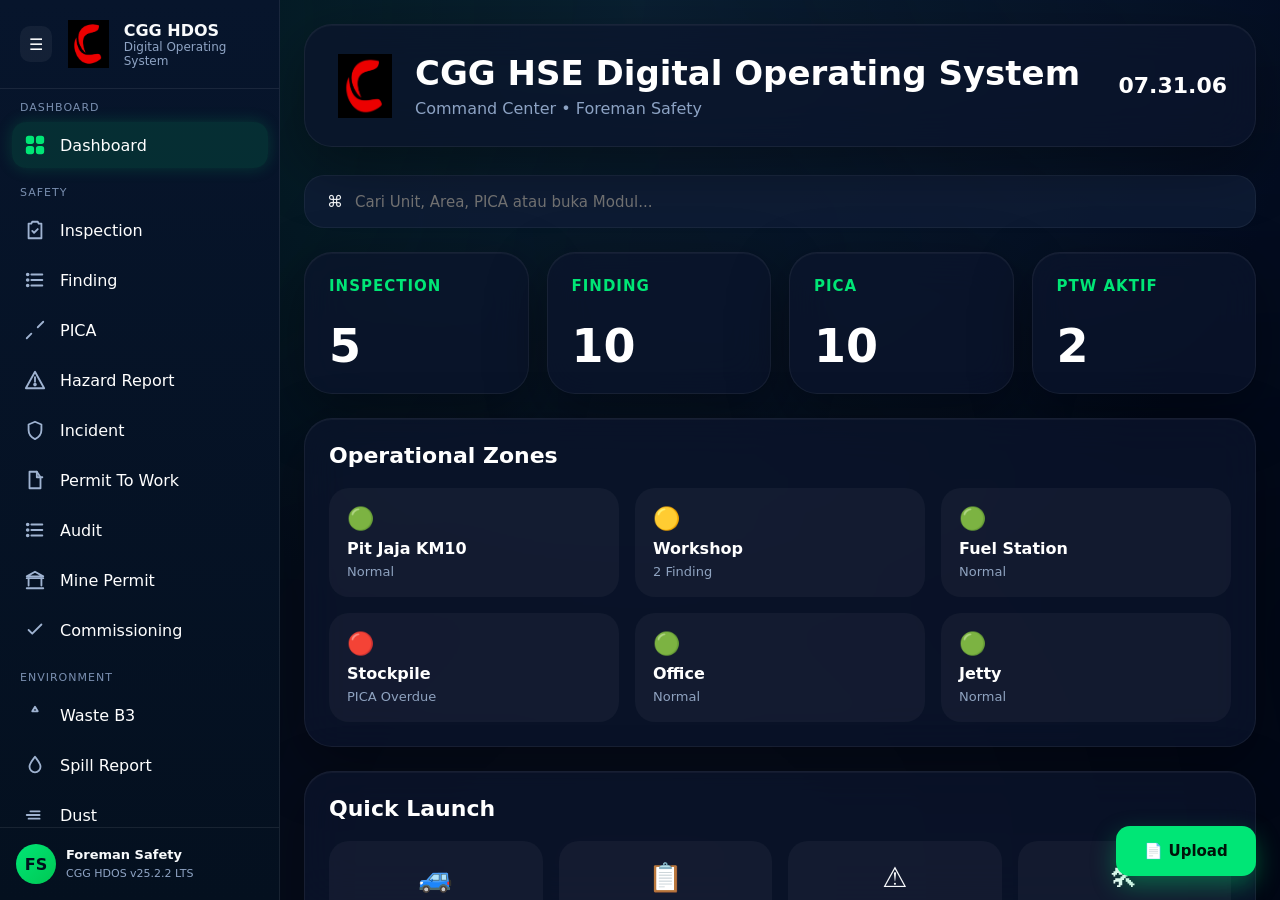
==== commit 5a5b14bc: "Update script source path for document-store.js" ====
--- a/index.html
+++ b/index.html
@@ -213,7 +213,7 @@
 <script src="js/data/cache.js"></script>
 
 <!-- Document Store (lokasi sesuai project saat ini) -->
-<script src="assets/js/core/document-store.js"></script>
+<script src="js/core/document-store.js"></script>
 
 <script src="js/data/loader.js"></script>
 
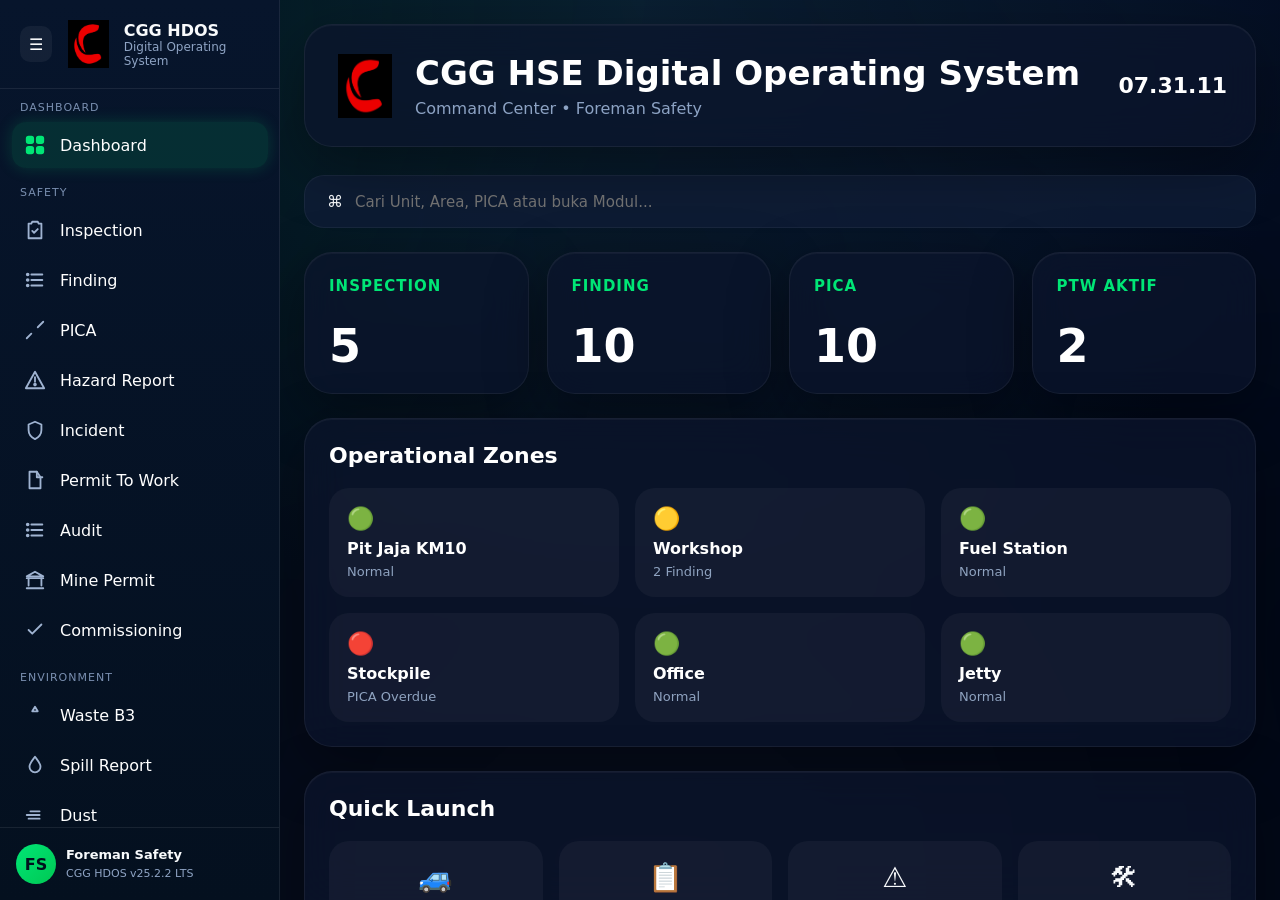
==== commit 43f970c6: "Route Upload Center to Repository workflow" ====
--- a/index.html
+++ b/index.html
@@ -224,7 +224,7 @@
 <script src="js/ai/detector.js"></script>
 <script src="js/ai/parser.js"></script>
 <script src="js/ai/document-engine.js"></script>
-<script src="js/ai/upload.js"></script>
+<script src="js/ai/repository-upload.js"></script>
 <script src="js/ai/upload-center.js"></script>
 
 <!-- ==========================================
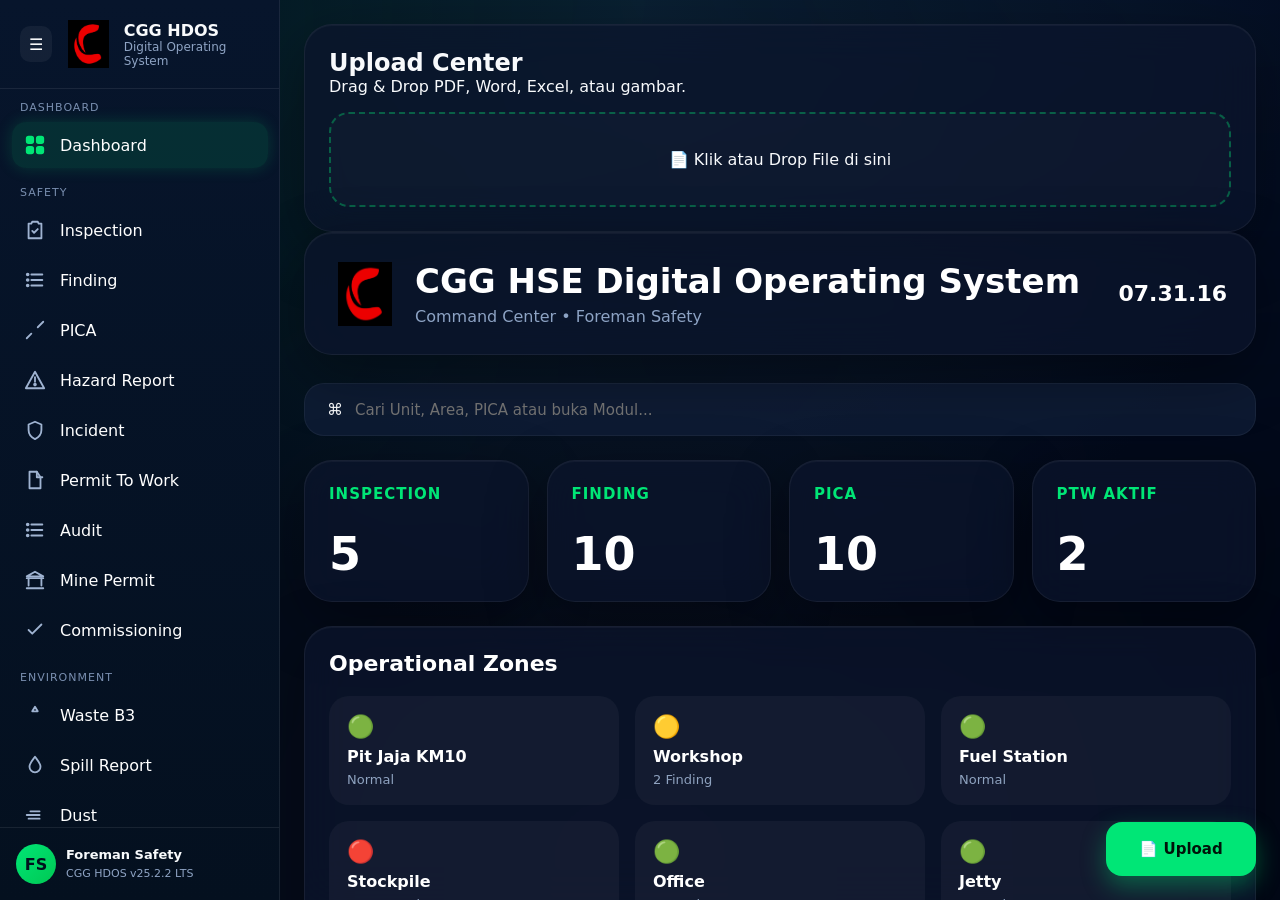
==== commit b1dee8bb: "Add control-engine and repository scripts to index.html" ====
--- a/index.html
+++ b/index.html
@@ -214,6 +214,8 @@
 
 <!-- Document Store (lokasi sesuai project saat ini) -->
 <script src="js/core/document-store.js"></script>
+<script src="js/document/control-engine.js"></script>
+<script src="js/document/repository.js"></script>
 
 <script src="js/data/loader.js"></script>
 
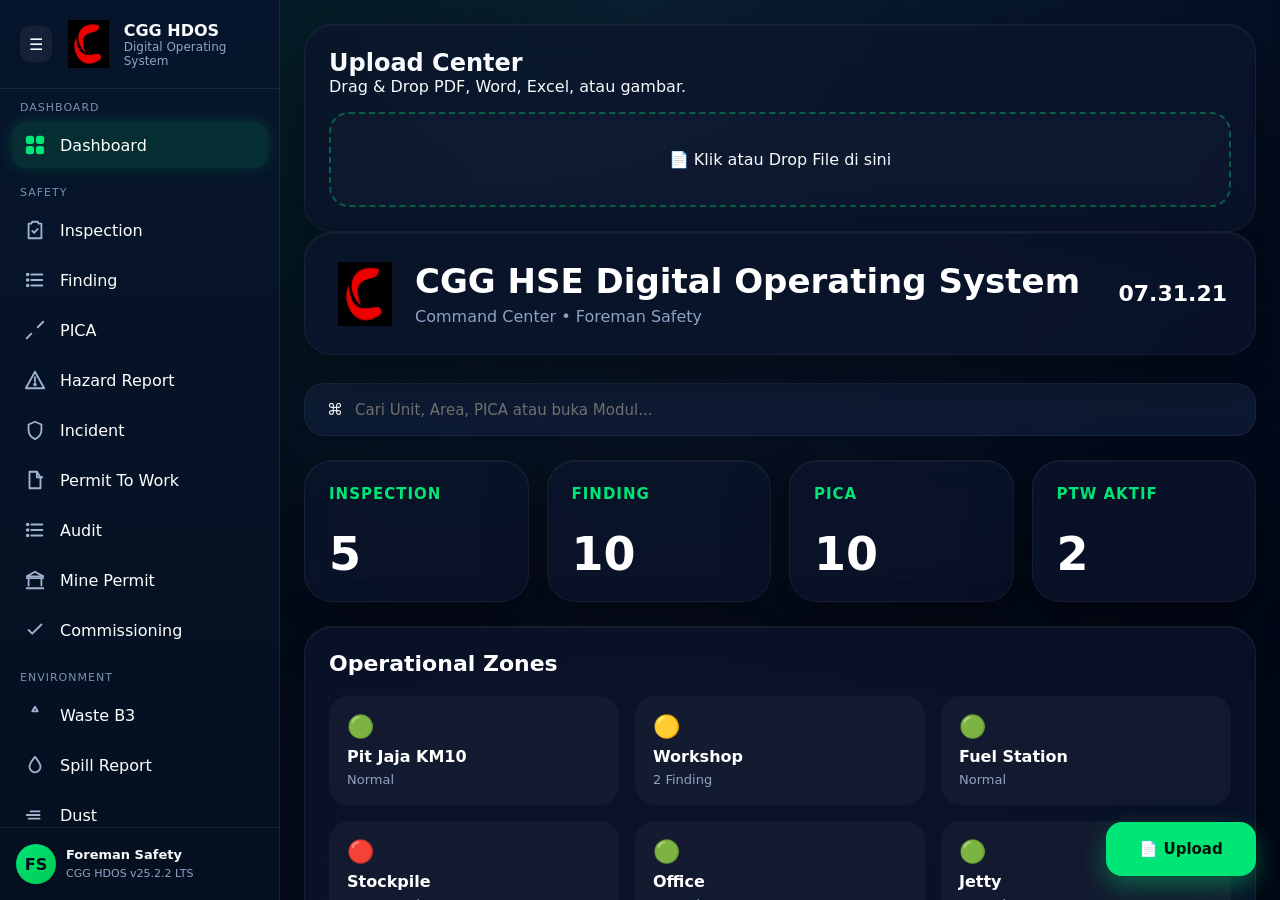
==== commit 4f99aae4: "Add template engine script to index.html" ====
--- a/index.html
+++ b/index.html
@@ -215,6 +215,7 @@
 <!-- Document Store (lokasi sesuai project saat ini) -->
 <script src="js/core/document-store.js"></script>
 <script src="js/document/control-engine.js"></script>
+<script src="js/template/template-engine.js"></script>
 <script src="js/document/repository.js"></script>
 
 <script src="js/data/loader.js"></script>
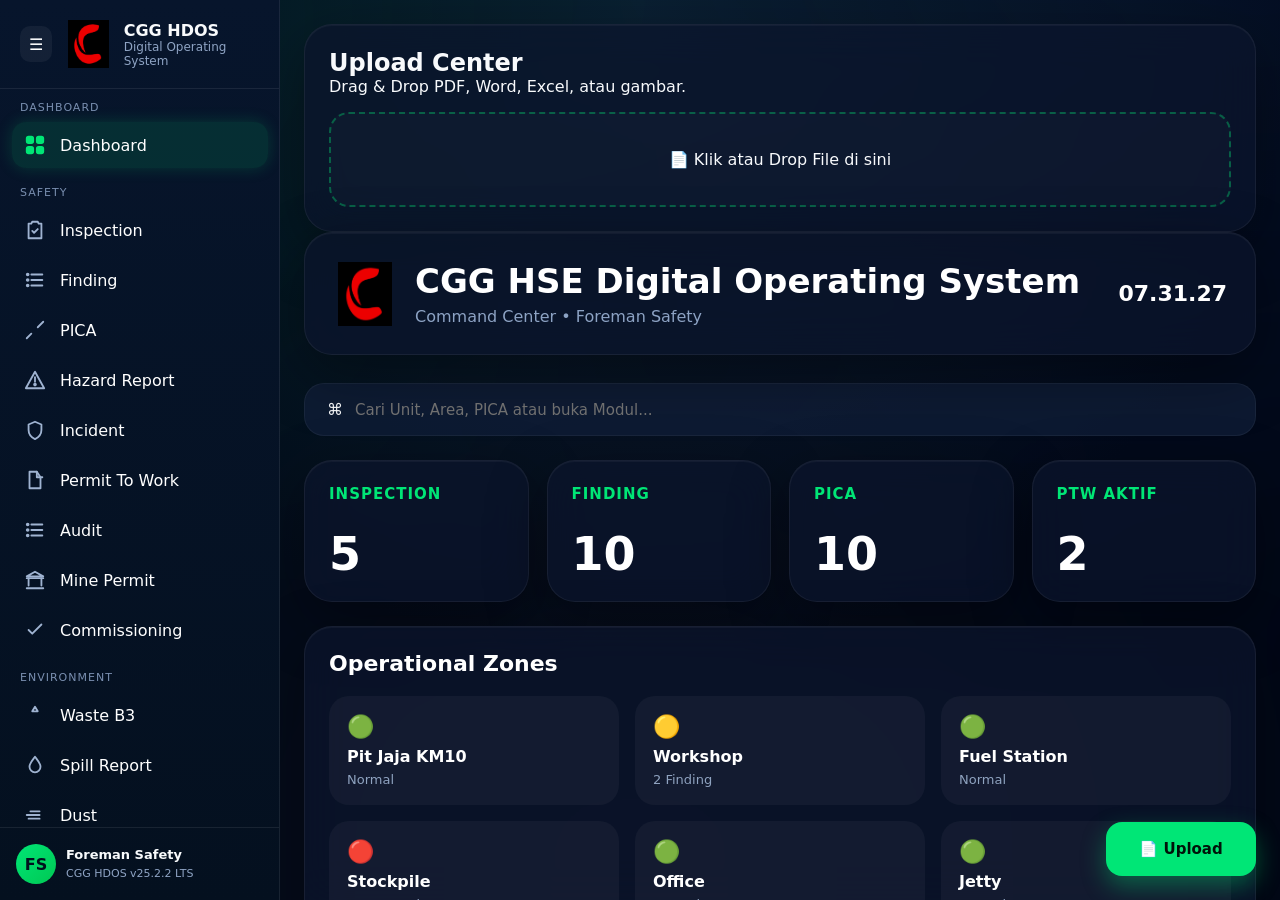
==== commit ac63e4de: "Update index.html" ====
--- a/index.html
+++ b/index.html
@@ -217,7 +217,7 @@
 <script src="js/document/control-engine.js"></script>
 <script src="js/template/template-engine.js"></script>
 <script src="js/document/repository.js"></script>
-
+<script src="js/inspection-runtime.js"></script>
 <script src="js/data/loader.js"></script>
 
 <!-- ==========================================
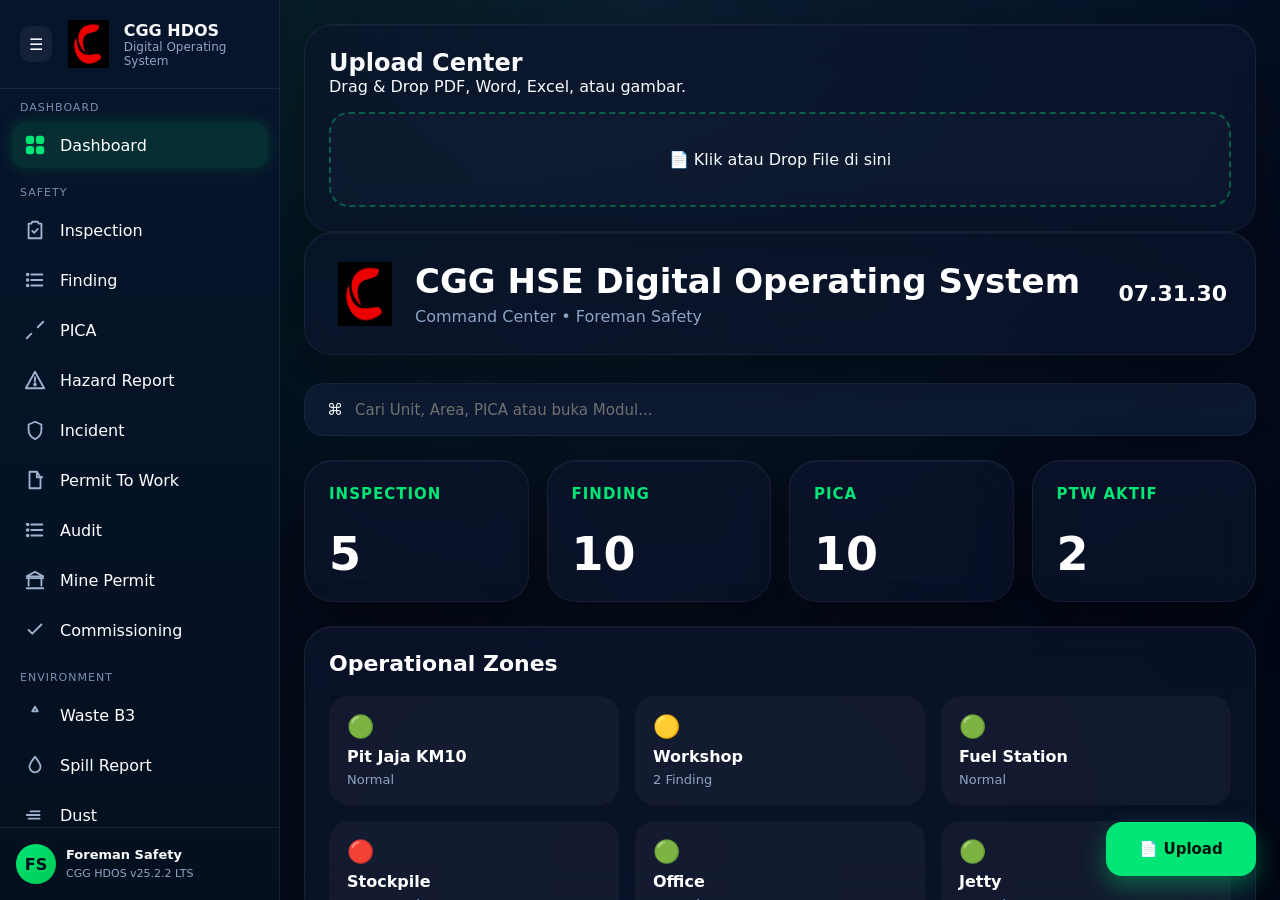
==== commit 73a17d6d: "Build 28.0.2 Unified Inspection Runtime" ====
--- a/index.html
+++ b/index.html
@@ -217,7 +217,7 @@
 <script src="js/document/control-engine.js"></script>
 <script src="js/template/template-engine.js"></script>
 <script src="js/document/repository.js"></script>
-<script src="js/inspection-runtime.js"></script>
+<script src="js/inspection/runtime-engine.js"></script>
 <script src="js/data/loader.js"></script>
 
 <!-- ==========================================
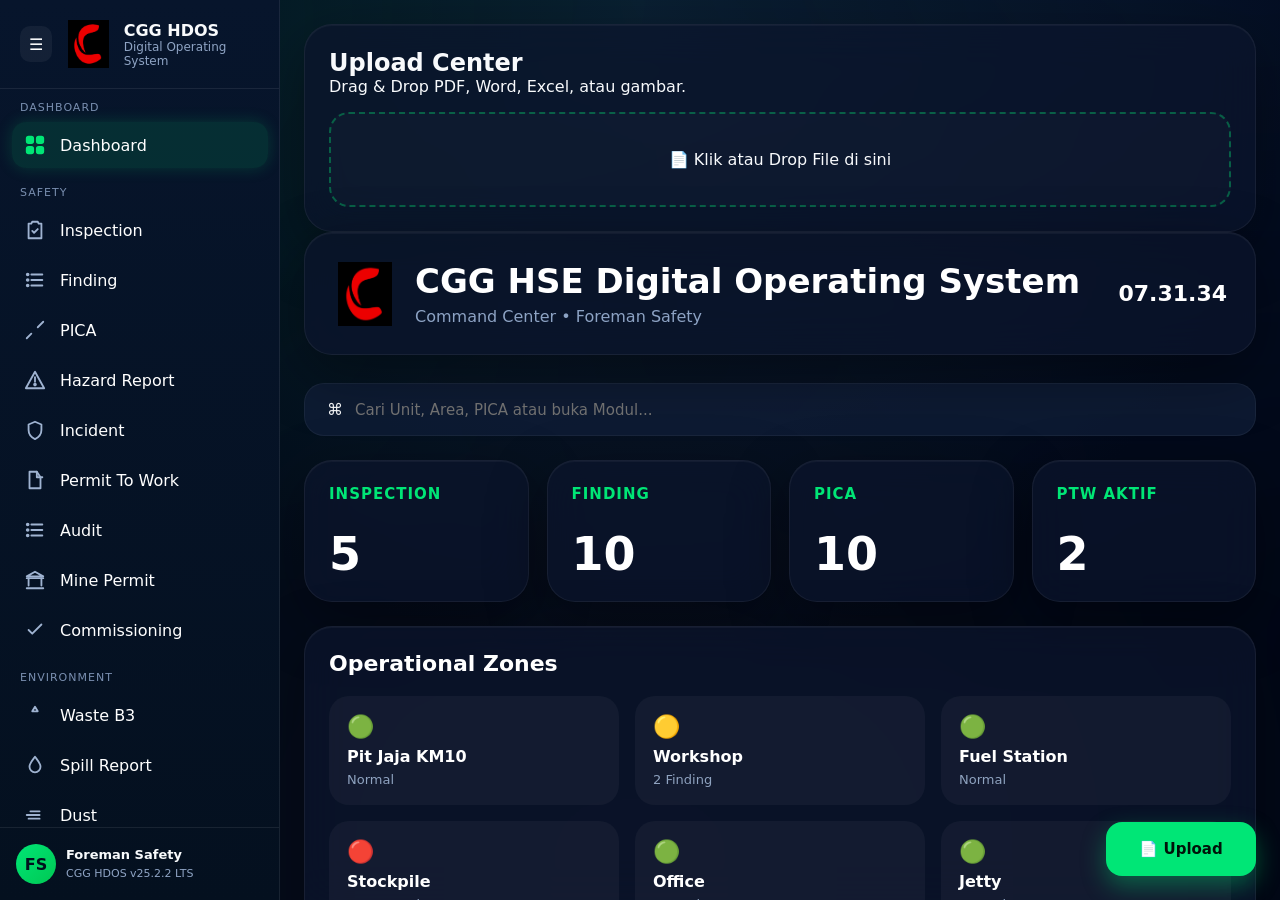
==== commit d6d23832: "Update index.html" ====
--- a/index.html
+++ b/index.html
@@ -217,7 +217,7 @@
 <script src="js/document/control-engine.js"></script>
 <script src="js/template/template-engine.js"></script>
 <script src="js/document/repository.js"></script>
-<script src="js/inspection/runtime-engine.js"></script>
+<script src="inspection-runtime.js"></script>
 <script src="js/data/loader.js"></script>
 
 <!-- ==========================================
